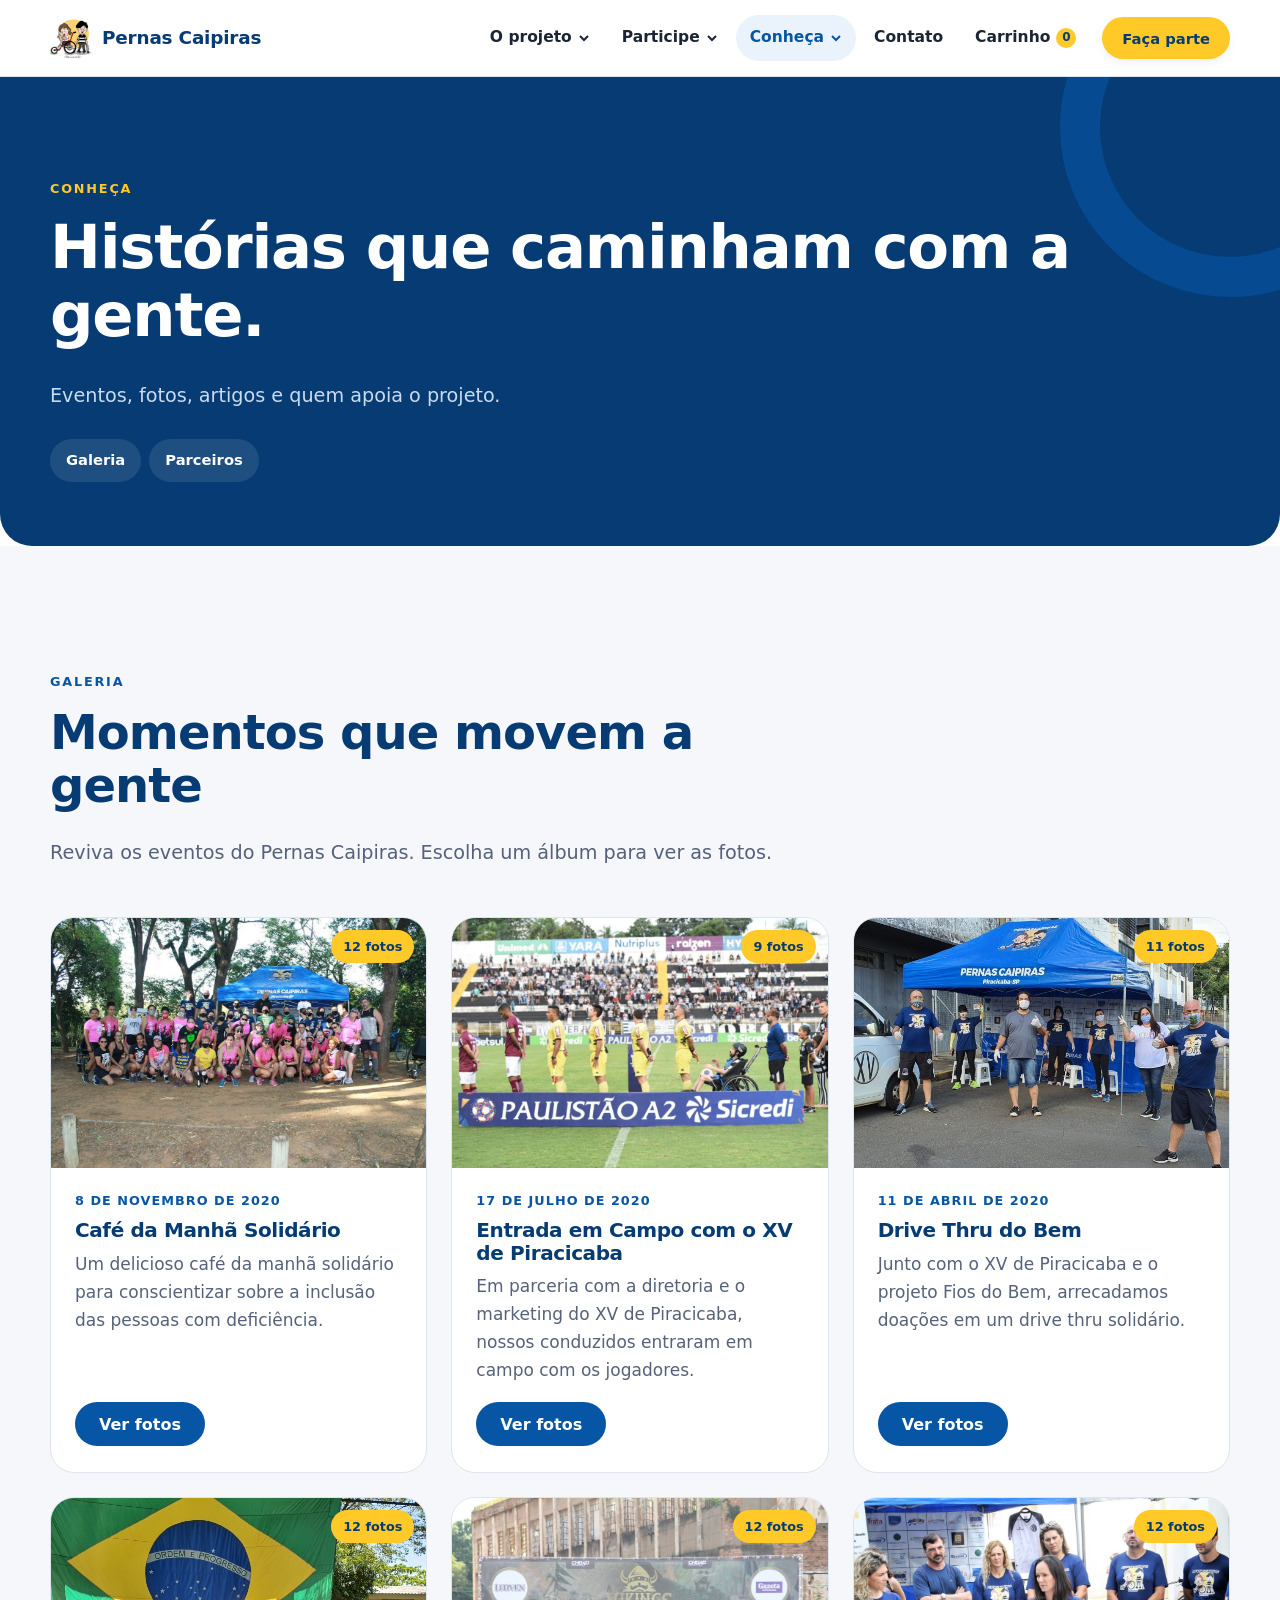
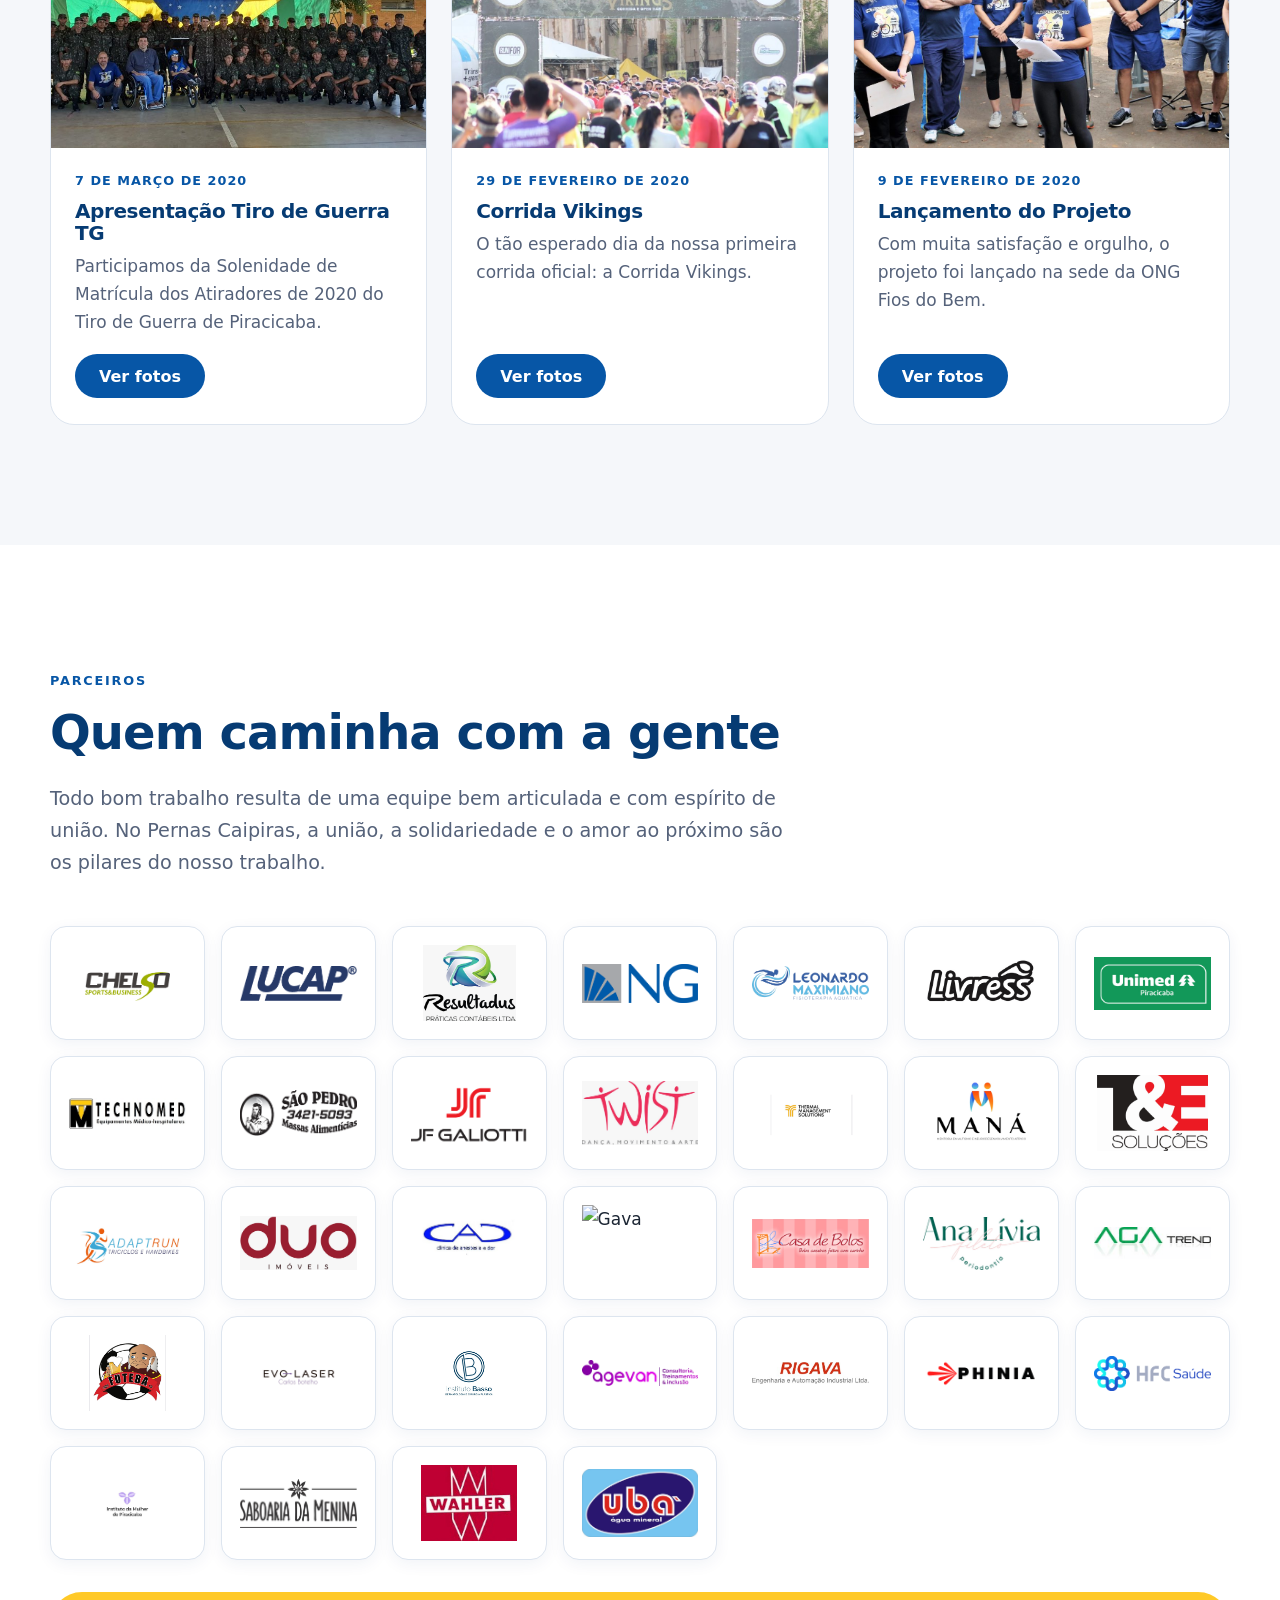
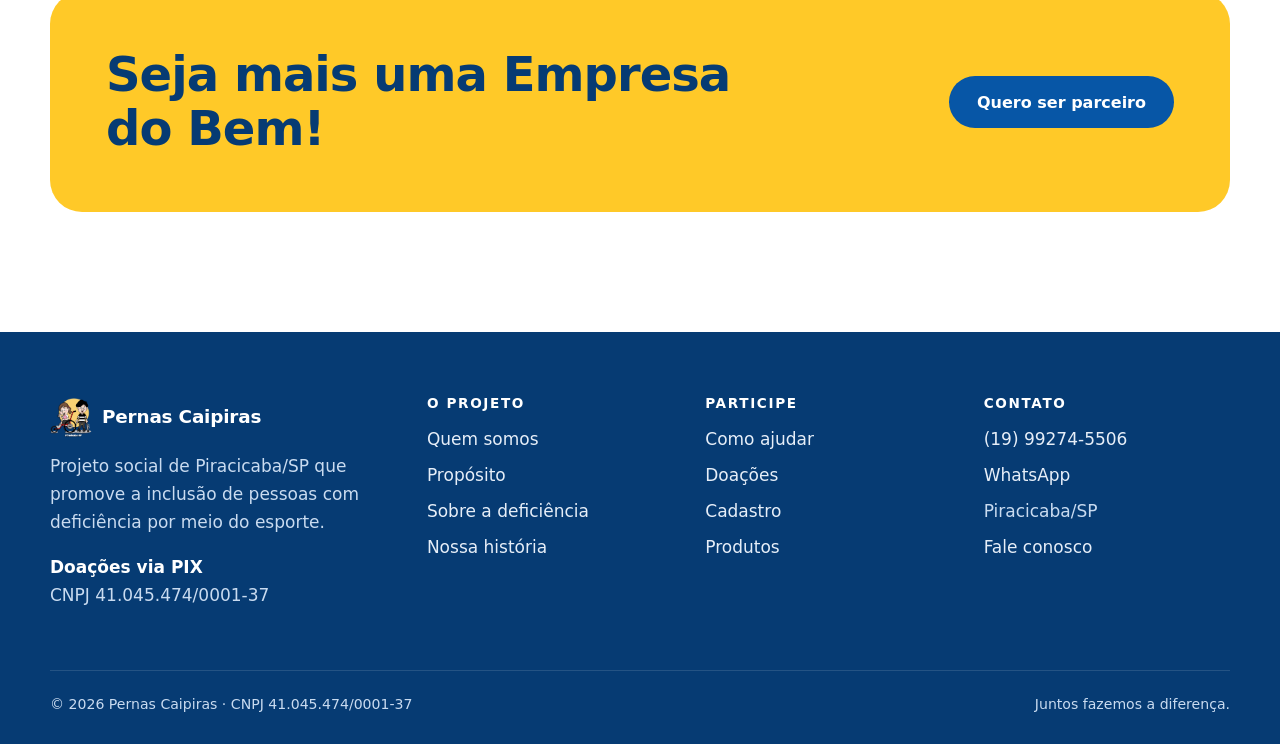
==== conheca.html @ 25bd6a62 "Primeiro commit" ====
<!doctype html>
<html lang="pt-BR" class="no-js">
  <head>
    <meta charset="utf-8" />
    <meta name="viewport" content="width=device-width, initial-scale=1" />
    <title>Galeria e parceiros | Pernas Caipiras</title>
    <meta
      name="description"
      content="Conheça a galeria de fotos e os parceiros do projeto social Pernas Caipiras."
    />
    <meta property="og:title" content="Galeria e parceiros | Pernas Caipiras" />
    <meta
      property="og:description"
      content="Conheça a galeria de fotos e os parceiros do projeto social Pernas Caipiras."
    />
    <meta property="og:type" content="website" />
    <meta property="og:locale" content="pt_BR" />
    <meta property="og:image" content="assets/hero.jpg" />
    <meta name="twitter:card" content="summary_large_image" />
    <link rel="icon" type="image/png" href="assets/favicon.png" />
    <link rel="stylesheet" href="style.css" />
  </head>
  <body>
    <a class="skip" href="#conteudo">Pular para o conteúdo</a>
    <header class="header">
      <div class="container header__in">
        <a class="logo" href="index.html" aria-label="Pernas Caipiras — página inicial"
          ><img src="assets/logo.png" alt="" width="42" height="42" />Pernas Caipiras</a
        >
        <nav id="nav" class="nav" aria-label="Menu principal">
          <ul style="all: unset; display: contents">
            <li class="nav__item"><details>
              <summary class="nav__link">
                O projeto
                <svg viewBox="0 0 12 12" aria-hidden="true">
                  <path d="M2 4l4 4 4-4" fill="none" stroke="currentColor" stroke-width="2" />
                </svg>
              </summary>
              <ul class="nav__sub">
                <li><a href="sobre.html#quem-somos">Quem somos</a></li>
                <li><a href="sobre.html#proposito">Propósito</a></li>
                <li><a href="sobre.html#deficiencia">Sobre a deficiência</a></li>
                <li><a href="sobre.html#historia">Nossa história</a></li>
              </ul></details>
            </li>
            <li class="nav__item"><details>
              <summary class="nav__link">
                Participe
                <svg viewBox="0 0 12 12" aria-hidden="true">
                  <path d="M2 4l4 4 4-4" fill="none" stroke="currentColor" stroke-width="2" />
                </svg>
              </summary>
              <ul class="nav__sub">
                <li><a href="participe.html#como-ajudar">Como ajudar</a></li>
                <li><a href="participe.html#doacoes">Doações</a></li>
                <li><a href="participe.html#cadastro">Cadastro</a></li>
                <li><a href="participe.html#produtos">Produtos</a></li>
              </ul></details>
            </li>
            <li class="nav__item"><details>
              <summary class="nav__link" aria-current="page">
                Conheça
                <svg viewBox="0 0 12 12" aria-hidden="true">
                  <path d="M2 4l4 4 4-4" fill="none" stroke="currentColor" stroke-width="2" />
                </svg>
              </summary>
              <ul class="nav__sub">
                <li><a href="conheca.html#galeria">Galeria</a></li>
                <li><a href="conheca.html#parceiros">Parceiros</a></li>
              </ul></details>
            </li>
            <li class="nav__item"><a class="nav__link" href="contato.html">Contato</a></li>
            <li class="nav__item">
              <a
                class="nav__link carrinho-link"
                href="participe.html#carrinho"
                aria-label="Carrinho"
                >Carrinho <span class="carrinho-qtd">0</span></a
              >
            </li>
            <li class="nav__item">
              <a class="btn btn--amarelo btn--sm" href="participe.html#cadastro">Faça parte</a>
            </li>
          </ul>
        </nav>
      </div>
    </header>
    <main id="conteudo">
      <section class="page-hero">
        <div class="container">
          <span class="eyebrow">Conheça</span>
          <h1>Histórias que caminham com a gente.</h1>
          <p class="lead">Eventos, fotos, artigos e quem apoia o projeto.</p>
          <nav class="subnav" aria-label="Nesta página">
            <a href="#galeria">Galeria</a><a href="#parceiros">Parceiros</a>
          </nav>
        </div>
      </section>

      <section class="section section--cinza" id="galeria">
        <div class="container">
          <div class="head">
            <span class="eyebrow">Galeria</span>
            <h2>Momentos que movem a gente</h2>
            <p class="lead">
              Reviva os eventos do Pernas Caipiras. Escolha um álbum para ver as fotos.
            </p>
          </div>
          <div class="albuns">
            <article class="album" id="cafe-solidario">
              <a
                href="#cafe-solidario-01"
                class="album__capa"
                aria-label="Ver fotos: Café da Manhã Solidário"
                ><img
                  src="assets/galeria/cafe-solidario/01.jpg"
                  alt="Café da Manhã Solidário"
                  loading="lazy"
                /><span class="album__qtd">12 fotos</span></a
              >
              <div class="album__corpo">
                <time datetime="2020-11-08">8 de novembro de 2020</time>
                <h3>Café da Manhã Solidário</h3>
                <p>
                  Um delicioso café da manhã solidário para conscientizar sobre a inclusão das
                  pessoas com deficiência.
                </p>
                <a href="#cafe-solidario-01" class="btn btn--azul album__ver">Ver fotos</a>
              </div>
            </article>
            <article class="album" id="xv-piracicaba">
              <a
                href="#xv-piracicaba-01"
                class="album__capa"
                aria-label="Ver fotos: Entrada em Campo com o XV de Piracicaba"
                ><img
                  src="assets/galeria/xv-piracicaba/01.jpg"
                  alt="Entrada em Campo com o XV de Piracicaba"
                  loading="lazy"
                /><span class="album__qtd">9 fotos</span></a
              >
              <div class="album__corpo">
                <time datetime="2020-07-17">17 de julho de 2020</time>
                <h3>Entrada em Campo com o XV de Piracicaba</h3>
                <p>
                  Em parceria com a diretoria e o marketing do XV de Piracicaba, nossos conduzidos
                  entraram em campo com os jogadores.
                </p>
                <a href="#xv-piracicaba-01" class="btn btn--azul album__ver">Ver fotos</a>
              </div>
            </article>
            <article class="album" id="drive-thru">
              <a href="#drive-thru-01" class="album__capa" aria-label="Ver fotos: Drive Thru do Bem"
                ><img
                  src="assets/galeria/drive-thru/01.jpg"
                  alt="Drive Thru do Bem"
                  loading="lazy"
                /><span class="album__qtd">11 fotos</span></a
              >
              <div class="album__corpo">
                <time datetime="2020-04-11">11 de abril de 2020</time>
                <h3>Drive Thru do Bem</h3>
                <p>
                  Junto com o XV de Piracicaba e o projeto Fios do Bem, arrecadamos doações em um
                  drive thru solidário.
                </p>
                <a href="#drive-thru-01" class="btn btn--azul album__ver">Ver fotos</a>
              </div>
            </article>
            <article class="album" id="tiro-de-guerra">
              <a
                href="#tiro-de-guerra-01"
                class="album__capa"
                aria-label="Ver fotos: Apresentação Tiro de Guerra TG"
                ><img
                  src="assets/galeria/tiro-de-guerra/01.jpg"
                  alt="Apresentação Tiro de Guerra TG"
                  loading="lazy"
                /><span class="album__qtd">12 fotos</span></a
              >
              <div class="album__corpo">
                <time datetime="2020-03-07">7 de março de 2020</time>
                <h3>Apresentação Tiro de Guerra TG</h3>
                <p>
                  Participamos da Solenidade de Matrícula dos Atiradores de 2020 do Tiro de Guerra
                  de Piracicaba.
                </p>
                <a href="#tiro-de-guerra-01" class="btn btn--azul album__ver">Ver fotos</a>
              </div>
            </article>
            <article class="album" id="vikings">
              <a href="#vikings-01" class="album__capa" aria-label="Ver fotos: Corrida Vikings"
                ><img
                  src="assets/galeria/vikings/01.jpg"
                  alt="Corrida Vikings"
                  loading="lazy"
                /><span class="album__qtd">12 fotos</span></a
              >
              <div class="album__corpo">
                <time datetime="2020-02-29">29 de fevereiro de 2020</time>
                <h3>Corrida Vikings</h3>
                <p>O tão esperado dia da nossa primeira corrida oficial: a Corrida Vikings.</p>
                <a href="#vikings-01" class="btn btn--azul album__ver">Ver fotos</a>
              </div>
            </article>
            <article class="album" id="lancamento">
              <a
                href="#lancamento-01"
                class="album__capa"
                aria-label="Ver fotos: Lançamento do Projeto"
                ><img
                  src="assets/galeria/lancamento/01.jpg"
                  alt="Lançamento do Projeto"
                  loading="lazy"
                /><span class="album__qtd">12 fotos</span></a
              >
              <div class="album__corpo">
                <time datetime="2020-02-09">9 de fevereiro de 2020</time>
                <h3>Lançamento do Projeto</h3>
                <p>
                  Com muita satisfação e orgulho, o projeto foi lançado na sede da ONG Fios do Bem.
                </p>
                <a href="#lancamento-01" class="btn btn--azul album__ver">Ver fotos</a>
              </div>
            </article>
          </div>
        </div>
      </section>
      <!-- Galeria sem JavaScript: cada foto abre com :target -->
      <div
        class="lightbox"
        id="cafe-solidario-01"
        role="dialog"
        aria-label="Café da Manhã Solidário – foto 1"
      >
        <a class="lb-fundo" href="#cafe-solidario" aria-label="Fechar"></a>
        <a class="lb-btn lb-fechar" href="#cafe-solidario" aria-label="Fechar">×</a>
        <a class="lb-btn lb-ant" href="#cafe-solidario-12" aria-label="Foto anterior">‹</a>
        <figure>
          <img
            src="assets/galeria/cafe-solidario/01.jpg"
            alt="Café da Manhã Solidário – foto 1"
            loading="lazy"
          />
          <p>Café da Manhã Solidário<span class="lb-contador">1 de 12</span></p>
        </figure>
        <a class="lb-btn lb-prox" href="#cafe-solidario-02" aria-label="Próxima foto">›</a>
      </div>
      <div
        class="lightbox"
        id="cafe-solidario-02"
        role="dialog"
        aria-label="Café da Manhã Solidário – foto 2"
      >
        <a class="lb-fundo" href="#cafe-solidario" aria-label="Fechar"></a>
        <a class="lb-btn lb-fechar" href="#cafe-solidario" aria-label="Fechar">×</a>
        <a class="lb-btn lb-ant" href="#cafe-solidario-01" aria-label="Foto anterior">‹</a>
        <figure>
          <img
            src="assets/galeria/cafe-solidario/02.jpg"
            alt="Café da Manhã Solidário – foto 2"
            loading="lazy"
          />
          <p>Café da Manhã Solidário<span class="lb-contador">2 de 12</span></p>
        </figure>
        <a class="lb-btn lb-prox" href="#cafe-solidario-03" aria-label="Próxima foto">›</a>
      </div>
      <div
        class="lightbox"
        id="cafe-solidario-03"
        role="dialog"
        aria-label="Café da Manhã Solidário – foto 3"
      >
        <a class="lb-fundo" href="#cafe-solidario" aria-label="Fechar"></a>
        <a class="lb-btn lb-fechar" href="#cafe-solidario" aria-label="Fechar">×</a>
        <a class="lb-btn lb-ant" href="#cafe-solidario-02" aria-label="Foto anterior">‹</a>
        <figure>
          <img
            src="assets/galeria/cafe-solidario/03.jpg"
            alt="Café da Manhã Solidário – foto 3"
            loading="lazy"
          />
          <p>Café da Manhã Solidário<span class="lb-contador">3 de 12</span></p>
        </figure>
        <a class="lb-btn lb-prox" href="#cafe-solidario-04" aria-label="Próxima foto">›</a>
      </div>
      <div
        class="lightbox"
        id="cafe-solidario-04"
        role="dialog"
        aria-label="Café da Manhã Solidário – foto 4"
      >
        <a class="lb-fundo" href="#cafe-solidario" aria-label="Fechar"></a>
        <a class="lb-btn lb-fechar" href="#cafe-solidario" aria-label="Fechar">×</a>
        <a class="lb-btn lb-ant" href="#cafe-solidario-03" aria-label="Foto anterior">‹</a>
        <figure>
          <img
            src="assets/galeria/cafe-solidario/04.jpg"
            alt="Café da Manhã Solidário – foto 4"
            loading="lazy"
          />
          <p>Café da Manhã Solidário<span class="lb-contador">4 de 12</span></p>
        </figure>
        <a class="lb-btn lb-prox" href="#cafe-solidario-05" aria-label="Próxima foto">›</a>
      </div>
      <div
        class="lightbox"
        id="cafe-solidario-05"
        role="dialog"
        aria-label="Café da Manhã Solidário – foto 5"
      >
        <a class="lb-fundo" href="#cafe-solidario" aria-label="Fechar"></a>
        <a class="lb-btn lb-fechar" href="#cafe-solidario" aria-label="Fechar">×</a>
        <a class="lb-btn lb-ant" href="#cafe-solidario-04" aria-label="Foto anterior">‹</a>
        <figure>
          <img
            src="assets/galeria/cafe-solidario/05.jpg"
            alt="Café da Manhã Solidário – foto 5"
            loading="lazy"
          />
          <p>Café da Manhã Solidário<span class="lb-contador">5 de 12</span></p>
        </figure>
        <a class="lb-btn lb-prox" href="#cafe-solidario-06" aria-label="Próxima foto">›</a>
      </div>
      <div
        class="lightbox"
        id="cafe-solidario-06"
        role="dialog"
        aria-label="Café da Manhã Solidário – foto 6"
      >
        <a class="lb-fundo" href="#cafe-solidario" aria-label="Fechar"></a>
        <a class="lb-btn lb-fechar" href="#cafe-solidario" aria-label="Fechar">×</a>
        <a class="lb-btn lb-ant" href="#cafe-solidario-05" aria-label="Foto anterior">‹</a>
        <figure>
          <img
            src="assets/galeria/cafe-solidario/06.jpg"
            alt="Café da Manhã Solidário – foto 6"
            loading="lazy"
          />
          <p>Café da Manhã Solidário<span class="lb-contador">6 de 12</span></p>
        </figure>
        <a class="lb-btn lb-prox" href="#cafe-solidario-07" aria-label="Próxima foto">›</a>
      </div>
      <div
        class="lightbox"
        id="cafe-solidario-07"
        role="dialog"
        aria-label="Café da Manhã Solidário – foto 7"
      >
        <a class="lb-fundo" href="#cafe-solidario" aria-label="Fechar"></a>
        <a class="lb-btn lb-fechar" href="#cafe-solidario" aria-label="Fechar">×</a>
        <a class="lb-btn lb-ant" href="#cafe-solidario-06" aria-label="Foto anterior">‹</a>
        <figure>
          <img
            src="assets/galeria/cafe-solidario/07.jpg"
            alt="Café da Manhã Solidário – foto 7"
            loading="lazy"
          />
          <p>Café da Manhã Solidário<span class="lb-contador">7 de 12</span></p>
        </figure>
        <a class="lb-btn lb-prox" href="#cafe-solidario-08" aria-label="Próxima foto">›</a>
      </div>
      <div
        class="lightbox"
        id="cafe-solidario-08"
        role="dialog"
        aria-label="Café da Manhã Solidário – foto 8"
      >
        <a class="lb-fundo" href="#cafe-solidario" aria-label="Fechar"></a>
        <a class="lb-btn lb-fechar" href="#cafe-solidario" aria-label="Fechar">×</a>
        <a class="lb-btn lb-ant" href="#cafe-solidario-07" aria-label="Foto anterior">‹</a>
        <figure>
          <img
            src="assets/galeria/cafe-solidario/08.jpg"
            alt="Café da Manhã Solidário – foto 8"
            loading="lazy"
          />
          <p>Café da Manhã Solidário<span class="lb-contador">8 de 12</span></p>
        </figure>
        <a class="lb-btn lb-prox" href="#cafe-solidario-09" aria-label="Próxima foto">›</a>
      </div>
      <div
        class="lightbox"
        id="cafe-solidario-09"
        role="dialog"
        aria-label="Café da Manhã Solidário – foto 9"
      >
        <a class="lb-fundo" href="#cafe-solidario" aria-label="Fechar"></a>
        <a class="lb-btn lb-fechar" href="#cafe-solidario" aria-label="Fechar">×</a>
        <a class="lb-btn lb-ant" href="#cafe-solidario-08" aria-label="Foto anterior">‹</a>
        <figure>
          <img
            src="assets/galeria/cafe-solidario/09.jpg"
            alt="Café da Manhã Solidário – foto 9"
            loading="lazy"
          />
          <p>Café da Manhã Solidário<span class="lb-contador">9 de 12</span></p>
        </figure>
        <a class="lb-btn lb-prox" href="#cafe-solidario-10" aria-label="Próxima foto">›</a>
      </div>
      <div
        class="lightbox"
        id="cafe-solidario-10"
        role="dialog"
        aria-label="Café da Manhã Solidário – foto 10"
      >
        <a class="lb-fundo" href="#cafe-solidario" aria-label="Fechar"></a>
        <a class="lb-btn lb-fechar" href="#cafe-solidario" aria-label="Fechar">×</a>
        <a class="lb-btn lb-ant" href="#cafe-solidario-09" aria-label="Foto anterior">‹</a>
        <figure>
          <img
            src="assets/galeria/cafe-solidario/10.jpg"
            alt="Café da Manhã Solidário – foto 10"
            loading="lazy"
          />
          <p>Café da Manhã Solidário<span class="lb-contador">10 de 12</span></p>
        </figure>
        <a class="lb-btn lb-prox" href="#cafe-solidario-11" aria-label="Próxima foto">›</a>
      </div>
      <div
        class="lightbox"
        id="cafe-solidario-11"
        role="dialog"
        aria-label="Café da Manhã Solidário – foto 11"
      >
        <a class="lb-fundo" href="#cafe-solidario" aria-label="Fechar"></a>
        <a class="lb-btn lb-fechar" href="#cafe-solidario" aria-label="Fechar">×</a>
        <a class="lb-btn lb-ant" href="#cafe-solidario-10" aria-label="Foto anterior">‹</a>
        <figure>
          <img
            src="assets/galeria/cafe-solidario/11.jpg"
            alt="Café da Manhã Solidário – foto 11"
            loading="lazy"
          />
          <p>Café da Manhã Solidário<span class="lb-contador">11 de 12</span></p>
        </figure>
        <a class="lb-btn lb-prox" href="#cafe-solidario-12" aria-label="Próxima foto">›</a>
      </div>
      <div
        class="lightbox"
        id="cafe-solidario-12"
        role="dialog"
        aria-label="Café da Manhã Solidário – foto 12"
      >
        <a class="lb-fundo" href="#cafe-solidario" aria-label="Fechar"></a>
        <a class="lb-btn lb-fechar" href="#cafe-solidario" aria-label="Fechar">×</a>
        <a class="lb-btn lb-ant" href="#cafe-solidario-11" aria-label="Foto anterior">‹</a>
        <figure>
          <img
            src="assets/galeria/cafe-solidario/12.jpg"
            alt="Café da Manhã Solidário – foto 12"
            loading="lazy"
          />
          <p>Café da Manhã Solidário<span class="lb-contador">12 de 12</span></p>
        </figure>
        <a class="lb-btn lb-prox" href="#cafe-solidario-01" aria-label="Próxima foto">›</a>
      </div>
      <div
        class="lightbox"
        id="xv-piracicaba-01"
        role="dialog"
        aria-label="Entrada em Campo com o XV de Piracicaba – foto 1"
      >
        <a class="lb-fundo" href="#xv-piracicaba" aria-label="Fechar"></a>
        <a class="lb-btn lb-fechar" href="#xv-piracicaba" aria-label="Fechar">×</a>
        <a class="lb-btn lb-ant" href="#xv-piracicaba-09" aria-label="Foto anterior">‹</a>
        <figure>
          <img
            src="assets/galeria/xv-piracicaba/01.jpg"
            alt="Entrada em Campo com o XV de Piracicaba – foto 1"
            loading="lazy"
          />
          <p>Entrada em Campo com o XV de Piracicaba<span class="lb-contador">1 de 9</span></p>
        </figure>
        <a class="lb-btn lb-prox" href="#xv-piracicaba-02" aria-label="Próxima foto">›</a>
      </div>
      <div
        class="lightbox"
        id="xv-piracicaba-02"
        role="dialog"
        aria-label="Entrada em Campo com o XV de Piracicaba – foto 2"
      >
        <a class="lb-fundo" href="#xv-piracicaba" aria-label="Fechar"></a>
        <a class="lb-btn lb-fechar" href="#xv-piracicaba" aria-label="Fechar">×</a>
        <a class="lb-btn lb-ant" href="#xv-piracicaba-01" aria-label="Foto anterior">‹</a>
        <figure>
          <img
            src="assets/galeria/xv-piracicaba/02.jpg"
            alt="Entrada em Campo com o XV de Piracicaba – foto 2"
            loading="lazy"
          />
          <p>Entrada em Campo com o XV de Piracicaba<span class="lb-contador">2 de 9</span></p>
        </figure>
        <a class="lb-btn lb-prox" href="#xv-piracicaba-03" aria-label="Próxima foto">›</a>
      </div>
      <div
        class="lightbox"
        id="xv-piracicaba-03"
        role="dialog"
        aria-label="Entrada em Campo com o XV de Piracicaba – foto 3"
      >
        <a class="lb-fundo" href="#xv-piracicaba" aria-label="Fechar"></a>
        <a class="lb-btn lb-fechar" href="#xv-piracicaba" aria-label="Fechar">×</a>
        <a class="lb-btn lb-ant" href="#xv-piracicaba-02" aria-label="Foto anterior">‹</a>
        <figure>
          <img
            src="assets/galeria/xv-piracicaba/03.jpg"
            alt="Entrada em Campo com o XV de Piracicaba – foto 3"
            loading="lazy"
          />
          <p>Entrada em Campo com o XV de Piracicaba<span class="lb-contador">3 de 9</span></p>
        </figure>
        <a class="lb-btn lb-prox" href="#xv-piracicaba-04" aria-label="Próxima foto">›</a>
      </div>
      <div
        class="lightbox"
        id="xv-piracicaba-04"
        role="dialog"
        aria-label="Entrada em Campo com o XV de Piracicaba – foto 4"
      >
        <a class="lb-fundo" href="#xv-piracicaba" aria-label="Fechar"></a>
        <a class="lb-btn lb-fechar" href="#xv-piracicaba" aria-label="Fechar">×</a>
        <a class="lb-btn lb-ant" href="#xv-piracicaba-03" aria-label="Foto anterior">‹</a>
        <figure>
          <img
            src="assets/galeria/xv-piracicaba/04.jpg"
            alt="Entrada em Campo com o XV de Piracicaba – foto 4"
            loading="lazy"
          />
          <p>Entrada em Campo com o XV de Piracicaba<span class="lb-contador">4 de 9</span></p>
        </figure>
        <a class="lb-btn lb-prox" href="#xv-piracicaba-05" aria-label="Próxima foto">›</a>
      </div>
      <div
        class="lightbox"
        id="xv-piracicaba-05"
        role="dialog"
        aria-label="Entrada em Campo com o XV de Piracicaba – foto 5"
      >
        <a class="lb-fundo" href="#xv-piracicaba" aria-label="Fechar"></a>
        <a class="lb-btn lb-fechar" href="#xv-piracicaba" aria-label="Fechar">×</a>
        <a class="lb-btn lb-ant" href="#xv-piracicaba-04" aria-label="Foto anterior">‹</a>
        <figure>
          <img
            src="assets/galeria/xv-piracicaba/05.jpg"
            alt="Entrada em Campo com o XV de Piracicaba – foto 5"
            loading="lazy"
          />
          <p>Entrada em Campo com o XV de Piracicaba<span class="lb-contador">5 de 9</span></p>
        </figure>
        <a class="lb-btn lb-prox" href="#xv-piracicaba-06" aria-label="Próxima foto">›</a>
      </div>
      <div
        class="lightbox"
        id="xv-piracicaba-06"
        role="dialog"
        aria-label="Entrada em Campo com o XV de Piracicaba – foto 6"
      >
        <a class="lb-fundo" href="#xv-piracicaba" aria-label="Fechar"></a>
        <a class="lb-btn lb-fechar" href="#xv-piracicaba" aria-label="Fechar">×</a>
        <a class="lb-btn lb-ant" href="#xv-piracicaba-05" aria-label="Foto anterior">‹</a>
        <figure>
          <img
            src="assets/galeria/xv-piracicaba/06.jpg"
            alt="Entrada em Campo com o XV de Piracicaba – foto 6"
            loading="lazy"
          />
          <p>Entrada em Campo com o XV de Piracicaba<span class="lb-contador">6 de 9</span></p>
        </figure>
        <a class="lb-btn lb-prox" href="#xv-piracicaba-07" aria-label="Próxima foto">›</a>
      </div>
      <div
        class="lightbox"
        id="xv-piracicaba-07"
        role="dialog"
        aria-label="Entrada em Campo com o XV de Piracicaba – foto 7"
      >
        <a class="lb-fundo" href="#xv-piracicaba" aria-label="Fechar"></a>
        <a class="lb-btn lb-fechar" href="#xv-piracicaba" aria-label="Fechar">×</a>
        <a class="lb-btn lb-ant" href="#xv-piracicaba-06" aria-label="Foto anterior">‹</a>
        <figure>
          <img
            src="assets/galeria/xv-piracicaba/07.jpg"
            alt="Entrada em Campo com o XV de Piracicaba – foto 7"
            loading="lazy"
          />
          <p>Entrada em Campo com o XV de Piracicaba<span class="lb-contador">7 de 9</span></p>
        </figure>
        <a class="lb-btn lb-prox" href="#xv-piracicaba-08" aria-label="Próxima foto">›</a>
      </div>
      <div
        class="lightbox"
        id="xv-piracicaba-08"
        role="dialog"
        aria-label="Entrada em Campo com o XV de Piracicaba – foto 8"
      >
        <a class="lb-fundo" href="#xv-piracicaba" aria-label="Fechar"></a>
        <a class="lb-btn lb-fechar" href="#xv-piracicaba" aria-label="Fechar">×</a>
        <a class="lb-btn lb-ant" href="#xv-piracicaba-07" aria-label="Foto anterior">‹</a>
        <figure>
          <img
            src="assets/galeria/xv-piracicaba/08.jpg"
            alt="Entrada em Campo com o XV de Piracicaba – foto 8"
            loading="lazy"
          />
          <p>Entrada em Campo com o XV de Piracicaba<span class="lb-contador">8 de 9</span></p>
        </figure>
        <a class="lb-btn lb-prox" href="#xv-piracicaba-09" aria-label="Próxima foto">›</a>
      </div>
      <div
        class="lightbox"
        id="xv-piracicaba-09"
        role="dialog"
        aria-label="Entrada em Campo com o XV de Piracicaba – foto 9"
      >
        <a class="lb-fundo" href="#xv-piracicaba" aria-label="Fechar"></a>
        <a class="lb-btn lb-fechar" href="#xv-piracicaba" aria-label="Fechar">×</a>
        <a class="lb-btn lb-ant" href="#xv-piracicaba-08" aria-label="Foto anterior">‹</a>
        <figure>
          <img
            src="assets/galeria/xv-piracicaba/09.jpg"
            alt="Entrada em Campo com o XV de Piracicaba – foto 9"
            loading="lazy"
          />
          <p>Entrada em Campo com o XV de Piracicaba<span class="lb-contador">9 de 9</span></p>
        </figure>
        <a class="lb-btn lb-prox" href="#xv-piracicaba-01" aria-label="Próxima foto">›</a>
      </div>
      <div
        class="lightbox"
        id="drive-thru-01"
        role="dialog"
        aria-label="Drive Thru do Bem – foto 1"
      >
        <a class="lb-fundo" href="#drive-thru" aria-label="Fechar"></a>
        <a class="lb-btn lb-fechar" href="#drive-thru" aria-label="Fechar">×</a>
        <a class="lb-btn lb-ant" href="#drive-thru-11" aria-label="Foto anterior">‹</a>
        <figure>
          <img
            src="assets/galeria/drive-thru/01.jpg"
            alt="Drive Thru do Bem – foto 1"
            loading="lazy"
          />
          <p>Drive Thru do Bem<span class="lb-contador">1 de 11</span></p>
        </figure>
        <a class="lb-btn lb-prox" href="#drive-thru-02" aria-label="Próxima foto">›</a>
      </div>
      <div
        class="lightbox"
        id="drive-thru-02"
        role="dialog"
        aria-label="Drive Thru do Bem – foto 2"
      >
        <a class="lb-fundo" href="#drive-thru" aria-label="Fechar"></a>
        <a class="lb-btn lb-fechar" href="#drive-thru" aria-label="Fechar">×</a>
        <a class="lb-btn lb-ant" href="#drive-thru-01" aria-label="Foto anterior">‹</a>
        <figure>
          <img
            src="assets/galeria/drive-thru/02.jpg"
            alt="Drive Thru do Bem – foto 2"
            loading="lazy"
          />
          <p>Drive Thru do Bem<span class="lb-contador">2 de 11</span></p>
        </figure>
        <a class="lb-btn lb-prox" href="#drive-thru-03" aria-label="Próxima foto">›</a>
      </div>
      <div
        class="lightbox"
        id="drive-thru-03"
        role="dialog"
        aria-label="Drive Thru do Bem – foto 3"
      >
        <a class="lb-fundo" href="#drive-thru" aria-label="Fechar"></a>
        <a class="lb-btn lb-fechar" href="#drive-thru" aria-label="Fechar">×</a>
        <a class="lb-btn lb-ant" href="#drive-thru-02" aria-label="Foto anterior">‹</a>
        <figure>
          <img
            src="assets/galeria/drive-thru/03.jpg"
            alt="Drive Thru do Bem – foto 3"
            loading="lazy"
          />
          <p>Drive Thru do Bem<span class="lb-contador">3 de 11</span></p>
        </figure>
        <a class="lb-btn lb-prox" href="#drive-thru-04" aria-label="Próxima foto">›</a>
      </div>
      <div
        class="lightbox"
        id="drive-thru-04"
        role="dialog"
        aria-label="Drive Thru do Bem – foto 4"
      >
        <a class="lb-fundo" href="#drive-thru" aria-label="Fechar"></a>
        <a class="lb-btn lb-fechar" href="#drive-thru" aria-label="Fechar">×</a>
        <a class="lb-btn lb-ant" href="#drive-thru-03" aria-label="Foto anterior">‹</a>
        <figure>
          <img
            src="assets/galeria/drive-thru/04.jpg"
            alt="Drive Thru do Bem – foto 4"
            loading="lazy"
          />
          <p>Drive Thru do Bem<span class="lb-contador">4 de 11</span></p>
        </figure>
        <a class="lb-btn lb-prox" href="#drive-thru-05" aria-label="Próxima foto">›</a>
      </div>
      <div
        class="lightbox"
        id="drive-thru-05"
        role="dialog"
        aria-label="Drive Thru do Bem – foto 5"
      >
        <a class="lb-fundo" href="#drive-thru" aria-label="Fechar"></a>
        <a class="lb-btn lb-fechar" href="#drive-thru" aria-label="Fechar">×</a>
        <a class="lb-btn lb-ant" href="#drive-thru-04" aria-label="Foto anterior">‹</a>
        <figure>
          <img
            src="assets/galeria/drive-thru/05.jpg"
            alt="Drive Thru do Bem – foto 5"
            loading="lazy"
          />
          <p>Drive Thru do Bem<span class="lb-contador">5 de 11</span></p>
        </figure>
        <a class="lb-btn lb-prox" href="#drive-thru-06" aria-label="Próxima foto">›</a>
      </div>
      <div
        class="lightbox"
        id="drive-thru-06"
        role="dialog"
        aria-label="Drive Thru do Bem – foto 6"
      >
        <a class="lb-fundo" href="#drive-thru" aria-label="Fechar"></a>
        <a class="lb-btn lb-fechar" href="#drive-thru" aria-label="Fechar">×</a>
        <a class="lb-btn lb-ant" href="#drive-thru-05" aria-label="Foto anterior">‹</a>
        <figure>
          <img
            src="assets/galeria/drive-thru/06.jpg"
            alt="Drive Thru do Bem – foto 6"
            loading="lazy"
          />
          <p>Drive Thru do Bem<span class="lb-contador">6 de 11</span></p>
        </figure>
        <a class="lb-btn lb-prox" href="#drive-thru-07" aria-label="Próxima foto">›</a>
      </div>
      <div
        class="lightbox"
        id="drive-thru-07"
        role="dialog"
        aria-label="Drive Thru do Bem – foto 7"
      >
        <a class="lb-fundo" href="#drive-thru" aria-label="Fechar"></a>
        <a class="lb-btn lb-fechar" href="#drive-thru" aria-label="Fechar">×</a>
        <a class="lb-btn lb-ant" href="#drive-thru-06" aria-label="Foto anterior">‹</a>
        <figure>
          <img
            src="assets/galeria/drive-thru/07.jpg"
            alt="Drive Thru do Bem – foto 7"
            loading="lazy"
          />
          <p>Drive Thru do Bem<span class="lb-contador">7 de 11</span></p>
        </figure>
        <a class="lb-btn lb-prox" href="#drive-thru-08" aria-label="Próxima foto">›</a>
      </div>
      <div
        class="lightbox"
        id="drive-thru-08"
        role="dialog"
        aria-label="Drive Thru do Bem – foto 8"
      >
        <a class="lb-fundo" href="#drive-thru" aria-label="Fechar"></a>
        <a class="lb-btn lb-fechar" href="#drive-thru" aria-label="Fechar">×</a>
        <a class="lb-btn lb-ant" href="#drive-thru-07" aria-label="Foto anterior">‹</a>
        <figure>
          <img
            src="assets/galeria/drive-thru/08.jpg"
            alt="Drive Thru do Bem – foto 8"
            loading="lazy"
          />
          <p>Drive Thru do Bem<span class="lb-contador">8 de 11</span></p>
        </figure>
        <a class="lb-btn lb-prox" href="#drive-thru-09" aria-label="Próxima foto">›</a>
      </div>
      <div
        class="lightbox"
        id="drive-thru-09"
        role="dialog"
        aria-label="Drive Thru do Bem – foto 9"
      >
        <a class="lb-fundo" href="#drive-thru" aria-label="Fechar"></a>
        <a class="lb-btn lb-fechar" href="#drive-thru" aria-label="Fechar">×</a>
        <a class="lb-btn lb-ant" href="#drive-thru-08" aria-label="Foto anterior">‹</a>
        <figure>
          <img
            src="assets/galeria/drive-thru/09.jpg"
            alt="Drive Thru do Bem – foto 9"
            loading="lazy"
          />
          <p>Drive Thru do Bem<span class="lb-contador">9 de 11</span></p>
        </figure>
        <a class="lb-btn lb-prox" href="#drive-thru-10" aria-label="Próxima foto">›</a>
      </div>
      <div
        class="lightbox"
        id="drive-thru-10"
        role="dialog"
        aria-label="Drive Thru do Bem – foto 10"
      >
        <a class="lb-fundo" href="#drive-thru" aria-label="Fechar"></a>
        <a class="lb-btn lb-fechar" href="#drive-thru" aria-label="Fechar">×</a>
        <a class="lb-btn lb-ant" href="#drive-thru-09" aria-label="Foto anterior">‹</a>
        <figure>
          <img
            src="assets/galeria/drive-thru/10.jpg"
            alt="Drive Thru do Bem – foto 10"
            loading="lazy"
          />
          <p>Drive Thru do Bem<span class="lb-contador">10 de 11</span></p>
        </figure>
        <a class="lb-btn lb-prox" href="#drive-thru-11" aria-label="Próxima foto">›</a>
      </div>
      <div
        class="lightbox"
        id="drive-thru-11"
        role="dialog"
        aria-label="Drive Thru do Bem – foto 11"
      >
        <a class="lb-fundo" href="#drive-thru" aria-label="Fechar"></a>
        <a class="lb-btn lb-fechar" href="#drive-thru" aria-label="Fechar">×</a>
        <a class="lb-btn lb-ant" href="#drive-thru-10" aria-label="Foto anterior">‹</a>
        <figure>
          <img
            src="assets/galeria/drive-thru/11.jpg"
            alt="Drive Thru do Bem – foto 11"
            loading="lazy"
          />
          <p>Drive Thru do Bem<span class="lb-contador">11 de 11</span></p>
        </figure>
        <a class="lb-btn lb-prox" href="#drive-thru-01" aria-label="Próxima foto">›</a>
      </div>
      <div
        class="lightbox"
        id="tiro-de-guerra-01"
        role="dialog"
        aria-label="Apresentação Tiro de Guerra TG – foto 1"
      >
        <a class="lb-fundo" href="#tiro-de-guerra" aria-label="Fechar"></a>
        <a class="lb-btn lb-fechar" href="#tiro-de-guerra" aria-label="Fechar">×</a>
        <a class="lb-btn lb-ant" href="#tiro-de-guerra-12" aria-label="Foto anterior">‹</a>
        <figure>
          <img
            src="assets/galeria/tiro-de-guerra/01.jpg"
            alt="Apresentação Tiro de Guerra TG – foto 1"
            loading="lazy"
          />
          <p>Apresentação Tiro de Guerra TG<span class="lb-contador">1 de 12</span></p>
        </figure>
        <a class="lb-btn lb-prox" href="#tiro-de-guerra-02" aria-label="Próxima foto">›</a>
      </div>
      <div
        class="lightbox"
        id="tiro-de-guerra-02"
        role="dialog"
        aria-label="Apresentação Tiro de Guerra TG – foto 2"
      >
        <a class="lb-fundo" href="#tiro-de-guerra" aria-label="Fechar"></a>
        <a class="lb-btn lb-fechar" href="#tiro-de-guerra" aria-label="Fechar">×</a>
        <a class="lb-btn lb-ant" href="#tiro-de-guerra-01" aria-label="Foto anterior">‹</a>
        <figure>
          <img
            src="assets/galeria/tiro-de-guerra/02.jpg"
            alt="Apresentação Tiro de Guerra TG – foto 2"
            loading="lazy"
          />
          <p>Apresentação Tiro de Guerra TG<span class="lb-contador">2 de 12</span></p>
        </figure>
        <a class="lb-btn lb-prox" href="#tiro-de-guerra-03" aria-label="Próxima foto">›</a>
      </div>
      <div
        class="lightbox"
        id="tiro-de-guerra-03"
        role="dialog"
        aria-label="Apresentação Tiro de Guerra TG – foto 3"
      >
        <a class="lb-fundo" href="#tiro-de-guerra" aria-label="Fechar"></a>
        <a class="lb-btn lb-fechar" href="#tiro-de-guerra" aria-label="Fechar">×</a>
        <a class="lb-btn lb-ant" href="#tiro-de-guerra-02" aria-label="Foto anterior">‹</a>
        <figure>
          <img
            src="assets/galeria/tiro-de-guerra/03.jpg"
            alt="Apresentação Tiro de Guerra TG – foto 3"
            loading="lazy"
          />
          <p>Apresentação Tiro de Guerra TG<span class="lb-contador">3 de 12</span></p>
        </figure>
        <a class="lb-btn lb-prox" href="#tiro-de-guerra-04" aria-label="Próxima foto">›</a>
      </div>
      <div
        class="lightbox"
        id="tiro-de-guerra-04"
        role="dialog"
        aria-label="Apresentação Tiro de Guerra TG – foto 4"
      >
        <a class="lb-fundo" href="#tiro-de-guerra" aria-label="Fechar"></a>
        <a class="lb-btn lb-fechar" href="#tiro-de-guerra" aria-label="Fechar">×</a>
        <a class="lb-btn lb-ant" href="#tiro-de-guerra-03" aria-label="Foto anterior">‹</a>
        <figure>
          <img
            src="assets/galeria/tiro-de-guerra/04.jpg"
            alt="Apresentação Tiro de Guerra TG – foto 4"
            loading="lazy"
          />
          <p>Apresentação Tiro de Guerra TG<span class="lb-contador">4 de 12</span></p>
        </figure>
        <a class="lb-btn lb-prox" href="#tiro-de-guerra-05" aria-label="Próxima foto">›</a>
      </div>
      <div
        class="lightbox"
        id="tiro-de-guerra-05"
        role="dialog"
        aria-label="Apresentação Tiro de Guerra TG – foto 5"
      >
        <a class="lb-fundo" href="#tiro-de-guerra" aria-label="Fechar"></a>
        <a class="lb-btn lb-fechar" href="#tiro-de-guerra" aria-label="Fechar">×</a>
        <a class="lb-btn lb-ant" href="#tiro-de-guerra-04" aria-label="Foto anterior">‹</a>
        <figure>
          <img
            src="assets/galeria/tiro-de-guerra/05.jpg"
            alt="Apresentação Tiro de Guerra TG – foto 5"
            loading="lazy"
          />
          <p>Apresentação Tiro de Guerra TG<span class="lb-contador">5 de 12</span></p>
        </figure>
        <a class="lb-btn lb-prox" href="#tiro-de-guerra-06" aria-label="Próxima foto">›</a>
      </div>
      <div
        class="lightbox"
        id="tiro-de-guerra-06"
        role="dialog"
        aria-label="Apresentação Tiro de Guerra TG – foto 6"
      >
        <a class="lb-fundo" href="#tiro-de-guerra" aria-label="Fechar"></a>
        <a class="lb-btn lb-fechar" href="#tiro-de-guerra" aria-label="Fechar">×</a>
        <a class="lb-btn lb-ant" href="#tiro-de-guerra-05" aria-label="Foto anterior">‹</a>
        <figure>
          <img
            src="assets/galeria/tiro-de-guerra/06.jpg"
            alt="Apresentação Tiro de Guerra TG – foto 6"
            loading="lazy"
          />
          <p>Apresentação Tiro de Guerra TG<span class="lb-contador">6 de 12</span></p>
        </figure>
        <a class="lb-btn lb-prox" href="#tiro-de-guerra-07" aria-label="Próxima foto">›</a>
      </div>
      <div
        class="lightbox"
        id="tiro-de-guerra-07"
        role="dialog"
        aria-label="Apresentação Tiro de Guerra TG – foto 7"
      >
        <a class="lb-fundo" href="#tiro-de-guerra" aria-label="Fechar"></a>
        <a class="lb-btn lb-fechar" href="#tiro-de-guerra" aria-label="Fechar">×</a>
        <a class="lb-btn lb-ant" href="#tiro-de-guerra-06" aria-label="Foto anterior">‹</a>
        <figure>
          <img
            src="assets/galeria/tiro-de-guerra/07.jpg"
            alt="Apresentação Tiro de Guerra TG – foto 7"
            loading="lazy"
          />
          <p>Apresentação Tiro de Guerra TG<span class="lb-contador">7 de 12</span></p>
        </figure>
        <a class="lb-btn lb-prox" href="#tiro-de-guerra-08" aria-label="Próxima foto">›</a>
      </div>
      <div
        class="lightbox"
        id="tiro-de-guerra-08"
        role="dialog"
        aria-label="Apresentação Tiro de Guerra TG – foto 8"
      >
        <a class="lb-fundo" href="#tiro-de-guerra" aria-label="Fechar"></a>
        <a class="lb-btn lb-fechar" href="#tiro-de-guerra" aria-label="Fechar">×</a>
        <a class="lb-btn lb-ant" href="#tiro-de-guerra-07" aria-label="Foto anterior">‹</a>
        <figure>
          <img
            src="assets/galeria/tiro-de-guerra/08.jpg"
            alt="Apresentação Tiro de Guerra TG – foto 8"
            loading="lazy"
          />
          <p>Apresentação Tiro de Guerra TG<span class="lb-contador">8 de 12</span></p>
        </figure>
        <a class="lb-btn lb-prox" href="#tiro-de-guerra-09" aria-label="Próxima foto">›</a>
      </div>
      <div
        class="lightbox"
        id="tiro-de-guerra-09"
        role="dialog"
        aria-label="Apresentação Tiro de Guerra TG – foto 9"
      >
        <a class="lb-fundo" href="#tiro-de-guerra" aria-label="Fechar"></a>
        <a class="lb-btn lb-fechar" href="#tiro-de-guerra" aria-label="Fechar">×</a>
        <a class="lb-btn lb-ant" href="#tiro-de-guerra-08" aria-label="Foto anterior">‹</a>
        <figure>
          <img
            src="assets/galeria/tiro-de-guerra/09.jpg"
            alt="Apresentação Tiro de Guerra TG – foto 9"
            loading="lazy"
          />
          <p>Apresentação Tiro de Guerra TG<span class="lb-contador">9 de 12</span></p>
        </figure>
        <a class="lb-btn lb-prox" href="#tiro-de-guerra-10" aria-label="Próxima foto">›</a>
      </div>
      <div
        class="lightbox"
        id="tiro-de-guerra-10"
        role="dialog"
        aria-label="Apresentação Tiro de Guerra TG – foto 10"
      >
        <a class="lb-fundo" href="#tiro-de-guerra" aria-label="Fechar"></a>
        <a class="lb-btn lb-fechar" href="#tiro-de-guerra" aria-label="Fechar">×</a>
        <a class="lb-btn lb-ant" href="#tiro-de-guerra-09" aria-label="Foto anterior">‹</a>
        <figure>
          <img
            src="assets/galeria/tiro-de-guerra/10.jpg"
            alt="Apresentação Tiro de Guerra TG – foto 10"
            loading="lazy"
          />
          <p>Apresentação Tiro de Guerra TG<span class="lb-contador">10 de 12</span></p>
        </figure>
        <a class="lb-btn lb-prox" href="#tiro-de-guerra-11" aria-label="Próxima foto">›</a>
      </div>
      <div
        class="lightbox"
        id="tiro-de-guerra-11"
        role="dialog"
        aria-label="Apresentação Tiro de Guerra TG – foto 11"
      >
        <a class="lb-fundo" href="#tiro-de-guerra" aria-label="Fechar"></a>
        <a class="lb-btn lb-fechar" href="#tiro-de-guerra" aria-label="Fechar">×</a>
        <a class="lb-btn lb-ant" href="#tiro-de-guerra-10" aria-label="Foto anterior">‹</a>
        <figure>
          <img
            src="assets/galeria/tiro-de-guerra/11.jpg"
            alt="Apresentação Tiro de Guerra TG – foto 11"
            loading="lazy"
          />
          <p>Apresentação Tiro de Guerra TG<span class="lb-contador">11 de 12</span></p>
        </figure>
        <a class="lb-btn lb-prox" href="#tiro-de-guerra-12" aria-label="Próxima foto">›</a>
      </div>
      <div
        class="lightbox"
        id="tiro-de-guerra-12"
        role="dialog"
        aria-label="Apresentação Tiro de Guerra TG – foto 12"
      >
        <a class="lb-fundo" href="#tiro-de-guerra" aria-label="Fechar"></a>
        <a class="lb-btn lb-fechar" href="#tiro-de-guerra" aria-label="Fechar">×</a>
        <a class="lb-btn lb-ant" href="#tiro-de-guerra-11" aria-label="Foto anterior">‹</a>
        <figure>
          <img
            src="assets/galeria/tiro-de-guerra/12.jpg"
            alt="Apresentação Tiro de Guerra TG – foto 12"
            loading="lazy"
          />
          <p>Apresentação Tiro de Guerra TG<span class="lb-contador">12 de 12</span></p>
        </figure>
        <a class="lb-btn lb-prox" href="#tiro-de-guerra-01" aria-label="Próxima foto">›</a>
      </div>
      <div class="lightbox" id="vikings-01" role="dialog" aria-label="Corrida Vikings – foto 1">
        <a class="lb-fundo" href="#vikings" aria-label="Fechar"></a>
        <a class="lb-btn lb-fechar" href="#vikings" aria-label="Fechar">×</a>
        <a class="lb-btn lb-ant" href="#vikings-12" aria-label="Foto anterior">‹</a>
        <figure>
          <img src="assets/galeria/vikings/01.jpg" alt="Corrida Vikings – foto 1" loading="lazy" />
          <p>Corrida Vikings<span class="lb-contador">1 de 12</span></p>
        </figure>
        <a class="lb-btn lb-prox" href="#vikings-02" aria-label="Próxima foto">›</a>
      </div>
      <div class="lightbox" id="vikings-02" role="dialog" aria-label="Corrida Vikings – foto 2">
        <a class="lb-fundo" href="#vikings" aria-label="Fechar"></a>
        <a class="lb-btn lb-fechar" href="#vikings" aria-label="Fechar">×</a>
        <a class="lb-btn lb-ant" href="#vikings-01" aria-label="Foto anterior">‹</a>
        <figure>
          <img src="assets/galeria/vikings/02.jpg" alt="Corrida Vikings – foto 2" loading="lazy" />
          <p>Corrida Vikings<span class="lb-contador">2 de 12</span></p>
        </figure>
        <a class="lb-btn lb-prox" href="#vikings-03" aria-label="Próxima foto">›</a>
      </div>
      <div class="lightbox" id="vikings-03" role="dialog" aria-label="Corrida Vikings – foto 3">
        <a class="lb-fundo" href="#vikings" aria-label="Fechar"></a>
        <a class="lb-btn lb-fechar" href="#vikings" aria-label="Fechar">×</a>
        <a class="lb-btn lb-ant" href="#vikings-02" aria-label="Foto anterior">‹</a>
        <figure>
          <img src="assets/galeria/vikings/03.jpg" alt="Corrida Vikings – foto 3" loading="lazy" />
          <p>Corrida Vikings<span class="lb-contador">3 de 12</span></p>
        </figure>
        <a class="lb-btn lb-prox" href="#vikings-04" aria-label="Próxima foto">›</a>
      </div>
      <div class="lightbox" id="vikings-04" role="dialog" aria-label="Corrida Vikings – foto 4">
        <a class="lb-fundo" href="#vikings" aria-label="Fechar"></a>
        <a class="lb-btn lb-fechar" href="#vikings" aria-label="Fechar">×</a>
        <a class="lb-btn lb-ant" href="#vikings-03" aria-label="Foto anterior">‹</a>
        <figure>
          <img src="assets/galeria/vikings/04.jpg" alt="Corrida Vikings – foto 4" loading="lazy" />
          <p>Corrida Vikings<span class="lb-contador">4 de 12</span></p>
        </figure>
        <a class="lb-btn lb-prox" href="#vikings-05" aria-label="Próxima foto">›</a>
      </div>
      <div class="lightbox" id="vikings-05" role="dialog" aria-label="Corrida Vikings – foto 5">
        <a class="lb-fundo" href="#vikings" aria-label="Fechar"></a>
        <a class="lb-btn lb-fechar" href="#vikings" aria-label="Fechar">×</a>
        <a class="lb-btn lb-ant" href="#vikings-04" aria-label="Foto anterior">‹</a>
        <figure>
          <img src="assets/galeria/vikings/05.jpg" alt="Corrida Vikings – foto 5" loading="lazy" />
          <p>Corrida Vikings<span class="lb-contador">5 de 12</span></p>
        </figure>
        <a class="lb-btn lb-prox" href="#vikings-06" aria-label="Próxima foto">›</a>
      </div>
      <div class="lightbox" id="vikings-06" role="dialog" aria-label="Corrida Vikings – foto 6">
        <a class="lb-fundo" href="#vikings" aria-label="Fechar"></a>
        <a class="lb-btn lb-fechar" href="#vikings" aria-label="Fechar">×</a>
        <a class="lb-btn lb-ant" href="#vikings-05" aria-label="Foto anterior">‹</a>
        <figure>
          <img src="assets/galeria/vikings/06.jpg" alt="Corrida Vikings – foto 6" loading="lazy" />
          <p>Corrida Vikings<span class="lb-contador">6 de 12</span></p>
        </figure>
        <a class="lb-btn lb-prox" href="#vikings-07" aria-label="Próxima foto">›</a>
      </div>
      <div class="lightbox" id="vikings-07" role="dialog" aria-label="Corrida Vikings – foto 7">
        <a class="lb-fundo" href="#vikings" aria-label="Fechar"></a>
        <a class="lb-btn lb-fechar" href="#vikings" aria-label="Fechar">×</a>
        <a class="lb-btn lb-ant" href="#vikings-06" aria-label="Foto anterior">‹</a>
        <figure>
          <img src="assets/galeria/vikings/07.jpg" alt="Corrida Vikings – foto 7" loading="lazy" />
          <p>Corrida Vikings<span class="lb-contador">7 de 12</span></p>
        </figure>
        <a class="lb-btn lb-prox" href="#vikings-08" aria-label="Próxima foto">›</a>
      </div>
      <div class="lightbox" id="vikings-08" role="dialog" aria-label="Corrida Vikings – foto 8">
        <a class="lb-fundo" href="#vikings" aria-label="Fechar"></a>
        <a class="lb-btn lb-fechar" href="#vikings" aria-label="Fechar">×</a>
        <a class="lb-btn lb-ant" href="#vikings-07" aria-label="Foto anterior">‹</a>
        <figure>
          <img src="assets/galeria/vikings/08.jpg" alt="Corrida Vikings – foto 8" loading="lazy" />
          <p>Corrida Vikings<span class="lb-contador">8 de 12</span></p>
        </figure>
        <a class="lb-btn lb-prox" href="#vikings-09" aria-label="Próxima foto">›</a>
      </div>
      <div class="lightbox" id="vikings-09" role="dialog" aria-label="Corrida Vikings – foto 9">
        <a class="lb-fundo" href="#vikings" aria-label="Fechar"></a>
        <a class="lb-btn lb-fechar" href="#vikings" aria-label="Fechar">×</a>
        <a class="lb-btn lb-ant" href="#vikings-08" aria-label="Foto anterior">‹</a>
        <figure>
          <img src="assets/galeria/vikings/09.jpg" alt="Corrida Vikings – foto 9" loading="lazy" />
          <p>Corrida Vikings<span class="lb-contador">9 de 12</span></p>
        </figure>
        <a class="lb-btn lb-prox" href="#vikings-10" aria-label="Próxima foto">›</a>
      </div>
      <div class="lightbox" id="vikings-10" role="dialog" aria-label="Corrida Vikings – foto 10">
        <a class="lb-fundo" href="#vikings" aria-label="Fechar"></a>
        <a class="lb-btn lb-fechar" href="#vikings" aria-label="Fechar">×</a>
        <a class="lb-btn lb-ant" href="#vikings-09" aria-label="Foto anterior">‹</a>
        <figure>
          <img src="assets/galeria/vikings/10.jpg" alt="Corrida Vikings – foto 10" loading="lazy" />
          <p>Corrida Vikings<span class="lb-contador">10 de 12</span></p>
        </figure>
        <a class="lb-btn lb-prox" href="#vikings-11" aria-label="Próxima foto">›</a>
      </div>
      <div class="lightbox" id="vikings-11" role="dialog" aria-label="Corrida Vikings – foto 11">
        <a class="lb-fundo" href="#vikings" aria-label="Fechar"></a>
        <a class="lb-btn lb-fechar" href="#vikings" aria-label="Fechar">×</a>
        <a class="lb-btn lb-ant" href="#vikings-10" aria-label="Foto anterior">‹</a>
        <figure>
          <img src="assets/galeria/vikings/11.jpg" alt="Corrida Vikings – foto 11" loading="lazy" />
          <p>Corrida Vikings<span class="lb-contador">11 de 12</span></p>
        </figure>
        <a class="lb-btn lb-prox" href="#vikings-12" aria-label="Próxima foto">›</a>
      </div>
      <div class="lightbox" id="vikings-12" role="dialog" aria-label="Corrida Vikings – foto 12">
        <a class="lb-fundo" href="#vikings" aria-label="Fechar"></a>
        <a class="lb-btn lb-fechar" href="#vikings" aria-label="Fechar">×</a>
        <a class="lb-btn lb-ant" href="#vikings-11" aria-label="Foto anterior">‹</a>
        <figure>
          <img src="assets/galeria/vikings/12.jpg" alt="Corrida Vikings – foto 12" loading="lazy" />
          <p>Corrida Vikings<span class="lb-contador">12 de 12</span></p>
        </figure>
        <a class="lb-btn lb-prox" href="#vikings-01" aria-label="Próxima foto">›</a>
      </div>
      <div
        class="lightbox"
        id="lancamento-01"
        role="dialog"
        aria-label="Lançamento do Projeto – foto 1"
      >
        <a class="lb-fundo" href="#lancamento" aria-label="Fechar"></a>
        <a class="lb-btn lb-fechar" href="#lancamento" aria-label="Fechar">×</a>
        <a class="lb-btn lb-ant" href="#lancamento-12" aria-label="Foto anterior">‹</a>
        <figure>
          <img
            src="assets/galeria/lancamento/01.jpg"
            alt="Lançamento do Projeto – foto 1"
            loading="lazy"
          />
          <p>Lançamento do Projeto<span class="lb-contador">1 de 12</span></p>
        </figure>
        <a class="lb-btn lb-prox" href="#lancamento-02" aria-label="Próxima foto">›</a>
      </div>
      <div
        class="lightbox"
        id="lancamento-02"
        role="dialog"
        aria-label="Lançamento do Projeto – foto 2"
      >
        <a class="lb-fundo" href="#lancamento" aria-label="Fechar"></a>
        <a class="lb-btn lb-fechar" href="#lancamento" aria-label="Fechar">×</a>
        <a class="lb-btn lb-ant" href="#lancamento-01" aria-label="Foto anterior">‹</a>
        <figure>
          <img
            src="assets/galeria/lancamento/02.jpg"
            alt="Lançamento do Projeto – foto 2"
            loading="lazy"
          />
          <p>Lançamento do Projeto<span class="lb-contador">2 de 12</span></p>
        </figure>
        <a class="lb-btn lb-prox" href="#lancamento-03" aria-label="Próxima foto">›</a>
      </div>
      <div
        class="lightbox"
        id="lancamento-03"
        role="dialog"
        aria-label="Lançamento do Projeto – foto 3"
      >
        <a class="lb-fundo" href="#lancamento" aria-label="Fechar"></a>
        <a class="lb-btn lb-fechar" href="#lancamento" aria-label="Fechar">×</a>
        <a class="lb-btn lb-ant" href="#lancamento-02" aria-label="Foto anterior">‹</a>
        <figure>
          <img
            src="assets/galeria/lancamento/03.jpg"
            alt="Lançamento do Projeto – foto 3"
            loading="lazy"
          />
          <p>Lançamento do Projeto<span class="lb-contador">3 de 12</span></p>
        </figure>
        <a class="lb-btn lb-prox" href="#lancamento-04" aria-label="Próxima foto">›</a>
      </div>
      <div
        class="lightbox"
        id="lancamento-04"
        role="dialog"
        aria-label="Lançamento do Projeto – foto 4"
      >
        <a class="lb-fundo" href="#lancamento" aria-label="Fechar"></a>
        <a class="lb-btn lb-fechar" href="#lancamento" aria-label="Fechar">×</a>
        <a class="lb-btn lb-ant" href="#lancamento-03" aria-label="Foto anterior">‹</a>
        <figure>
          <img
            src="assets/galeria/lancamento/04.jpg"
            alt="Lançamento do Projeto – foto 4"
            loading="lazy"
          />
          <p>Lançamento do Projeto<span class="lb-contador">4 de 12</span></p>
        </figure>
        <a class="lb-btn lb-prox" href="#lancamento-05" aria-label="Próxima foto">›</a>
      </div>
      <div
        class="lightbox"
        id="lancamento-05"
        role="dialog"
        aria-label="Lançamento do Projeto – foto 5"
      >
        <a class="lb-fundo" href="#lancamento" aria-label="Fechar"></a>
        <a class="lb-btn lb-fechar" href="#lancamento" aria-label="Fechar">×</a>
        <a class="lb-btn lb-ant" href="#lancamento-04" aria-label="Foto anterior">‹</a>
        <figure>
          <img
            src="assets/galeria/lancamento/05.jpg"
            alt="Lançamento do Projeto – foto 5"
            loading="lazy"
          />
          <p>Lançamento do Projeto<span class="lb-contador">5 de 12</span></p>
        </figure>
        <a class="lb-btn lb-prox" href="#lancamento-06" aria-label="Próxima foto">›</a>
      </div>
      <div
        class="lightbox"
        id="lancamento-06"
        role="dialog"
        aria-label="Lançamento do Projeto – foto 6"
      >
        <a class="lb-fundo" href="#lancamento" aria-label="Fechar"></a>
        <a class="lb-btn lb-fechar" href="#lancamento" aria-label="Fechar">×</a>
        <a class="lb-btn lb-ant" href="#lancamento-05" aria-label="Foto anterior">‹</a>
        <figure>
          <img
            src="assets/galeria/lancamento/06.jpg"
            alt="Lançamento do Projeto – foto 6"
            loading="lazy"
          />
          <p>Lançamento do Projeto<span class="lb-contador">6 de 12</span></p>
        </figure>
        <a class="lb-btn lb-prox" href="#lancamento-07" aria-label="Próxima foto">›</a>
      </div>
      <div
        class="lightbox"
        id="lancamento-07"
        role="dialog"
        aria-label="Lançamento do Projeto – foto 7"
      >
        <a class="lb-fundo" href="#lancamento" aria-label="Fechar"></a>
        <a class="lb-btn lb-fechar" href="#lancamento" aria-label="Fechar">×</a>
        <a class="lb-btn lb-ant" href="#lancamento-06" aria-label="Foto anterior">‹</a>
        <figure>
          <img
            src="assets/galeria/lancamento/07.jpg"
            alt="Lançamento do Projeto – foto 7"
            loading="lazy"
          />
          <p>Lançamento do Projeto<span class="lb-contador">7 de 12</span></p>
        </figure>
        <a class="lb-btn lb-prox" href="#lancamento-08" aria-label="Próxima foto">›</a>
      </div>
      <div
        class="lightbox"
        id="lancamento-08"
        role="dialog"
        aria-label="Lançamento do Projeto – foto 8"
      >
        <a class="lb-fundo" href="#lancamento" aria-label="Fechar"></a>
        <a class="lb-btn lb-fechar" href="#lancamento" aria-label="Fechar">×</a>
        <a class="lb-btn lb-ant" href="#lancamento-07" aria-label="Foto anterior">‹</a>
        <figure>
          <img
            src="assets/galeria/lancamento/08.jpg"
            alt="Lançamento do Projeto – foto 8"
            loading="lazy"
          />
          <p>Lançamento do Projeto<span class="lb-contador">8 de 12</span></p>
        </figure>
        <a class="lb-btn lb-prox" href="#lancamento-09" aria-label="Próxima foto">›</a>
      </div>
      <div
        class="lightbox"
        id="lancamento-09"
        role="dialog"
        aria-label="Lançamento do Projeto – foto 9"
      >
        <a class="lb-fundo" href="#lancamento" aria-label="Fechar"></a>
        <a class="lb-btn lb-fechar" href="#lancamento" aria-label="Fechar">×</a>
        <a class="lb-btn lb-ant" href="#lancamento-08" aria-label="Foto anterior">‹</a>
        <figure>
          <img
            src="assets/galeria/lancamento/09.jpg"
            alt="Lançamento do Projeto – foto 9"
            loading="lazy"
          />
          <p>Lançamento do Projeto<span class="lb-contador">9 de 12</span></p>
        </figure>
        <a class="lb-btn lb-prox" href="#lancamento-10" aria-label="Próxima foto">›</a>
      </div>
      <div
        class="lightbox"
        id="lancamento-10"
        role="dialog"
        aria-label="Lançamento do Projeto – foto 10"
      >
        <a class="lb-fundo" href="#lancamento" aria-label="Fechar"></a>
        <a class="lb-btn lb-fechar" href="#lancamento" aria-label="Fechar">×</a>
        <a class="lb-btn lb-ant" href="#lancamento-09" aria-label="Foto anterior">‹</a>
        <figure>
          <img
            src="assets/galeria/lancamento/10.jpg"
            alt="Lançamento do Projeto – foto 10"
            loading="lazy"
          />
          <p>Lançamento do Projeto<span class="lb-contador">10 de 12</span></p>
        </figure>
        <a class="lb-btn lb-prox" href="#lancamento-11" aria-label="Próxima foto">›</a>
      </div>
      <div
        class="lightbox"
        id="lancamento-11"
        role="dialog"
        aria-label="Lançamento do Projeto – foto 11"
      >
        <a class="lb-fundo" href="#lancamento" aria-label="Fechar"></a>
        <a class="lb-btn lb-fechar" href="#lancamento" aria-label="Fechar">×</a>
        <a class="lb-btn lb-ant" href="#lancamento-10" aria-label="Foto anterior">‹</a>
        <figure>
          <img
            src="assets/galeria/lancamento/11.jpg"
            alt="Lançamento do Projeto – foto 11"
            loading="lazy"
          />
          <p>Lançamento do Projeto<span class="lb-contador">11 de 12</span></p>
        </figure>
        <a class="lb-btn lb-prox" href="#lancamento-12" aria-label="Próxima foto">›</a>
      </div>
      <div
        class="lightbox"
        id="lancamento-12"
        role="dialog"
        aria-label="Lançamento do Projeto – foto 12"
      >
        <a class="lb-fundo" href="#lancamento" aria-label="Fechar"></a>
        <a class="lb-btn lb-fechar" href="#lancamento" aria-label="Fechar">×</a>
        <a class="lb-btn lb-ant" href="#lancamento-11" aria-label="Foto anterior">‹</a>
        <figure>
          <img
            src="assets/galeria/lancamento/12.jpg"
            alt="Lançamento do Projeto – foto 12"
            loading="lazy"
          />
          <p>Lançamento do Projeto<span class="lb-contador">12 de 12</span></p>
        </figure>
        <a class="lb-btn lb-prox" href="#lancamento-01" aria-label="Próxima foto">›</a>
      </div>

      <section class="section" id="parceiros">
        <div class="container">
          <div class="head">
            <span class="eyebrow">Parceiros</span>
            <h2>Quem caminha com a gente</h2>
            <p class="lead">
              Todo bom trabalho resulta de uma equipe bem articulada e com espírito de união. No
              Pernas Caipiras, a união, a solidariedade e o amor ao próximo são os pilares do nosso
              trabalho.
            </p>
          </div>

          <div class="parceiros-grid" aria-label="Logos dos parceiros do Pernas Caipiras">
            <div class="parceiro-logo">
              <img src="assets/parceiros/ChelsoSports.png" alt="Chelso Sports" loading="lazy" />
            </div>
            <div class="parceiro-logo">
              <img src="assets/parceiros/Lucap.png" alt="Lucap" loading="lazy" />
            </div>
            <div class="parceiro-logo">
              <img src="assets/parceiros/resultadus.jpeg" alt="Resultadus" loading="lazy" />
            </div>
            <div class="parceiro-logo">
              <img src="assets/parceiros/NG.png" alt="NG" loading="lazy" />
            </div>
            <div class="parceiro-logo">
              <img
                src="assets/parceiros/LEO.png"
                alt="Leonardo Maximiano Fisioterapia Aquática"
                loading="lazy"
              />
            </div>
            <div class="parceiro-logo">
              <img src="assets/parceiros/LIVRESS.jpg" alt="Livress" loading="lazy" />
            </div>
            <div class="parceiro-logo">
              <img src="assets/parceiros/UNIMED.jpg" alt="Unimed Piracicaba" loading="lazy" />
            </div>
            <div class="parceiro-logo">
              <img src="assets/parceiros/technomed.jpg" alt="Technomed" loading="lazy" />
            </div>
            <div class="parceiro-logo">
              <img src="assets/parceiros/saopedro.png" alt="São Pedro Massas" loading="lazy" />
            </div>
            <div class="parceiro-logo">
              <img src="assets/parceiros/jfgaliotti.png" alt="JF Galiotti" loading="lazy" />
            </div>
            <div class="parceiro-logo">
              <img src="assets/parceiros/TWIST.png" alt="Twist" loading="lazy" />
            </div>
            <div class="parceiro-logo">
              <img
                class="zoom-lg"
                src="assets/parceiros/THERMAL.png"
                alt="Thermal Management Solutions"
                loading="lazy"
              />
            </div>
            <div class="parceiro-logo">
              <img src="assets/parceiros/MANA.png" alt="Maná" loading="lazy" />
            </div>
            <div class="parceiro-logo">
              <img src="assets/parceiros/T_E.png" alt="T&E Soluções" loading="lazy" />
            </div>
            <div class="parceiro-logo">
              <img src="assets/parceiros/ADAPTRUN.png" alt="Adaptrun" loading="lazy" />
            </div>
            <div class="parceiro-logo">
              <img src="assets/parceiros/DUO.png" alt="Duo Imóveis" loading="lazy" />
            </div>
            <div class="parceiro-logo">
              <img
                src="assets/parceiros/clinicaanestesia.png"
                alt="Clínica de Anestesia e Dor"
                loading="lazy"
              />
            </div>
            <div class="parceiro-logo">
              <img src="assets/parceiros/gava.png" alt="Gava" loading="lazy" />
            </div>
            <div class="parceiro-logo">
              <img src="assets/parceiros/casadebolos.png" alt="Casa de Bolos" loading="lazy" />
            </div>
            <div class="parceiro-logo">
              <img
                src="assets/parceiros/analivia.png"
                alt="Ana Lívia Fileto Periodontia"
                loading="lazy"
              />
            </div>
            <div class="parceiro-logo">
              <img src="assets/parceiros/agatrend.png" alt="AGA Trend" loading="lazy" />
            </div>
            <div class="parceiro-logo">
              <img src="assets/parceiros/FUTEBA.png" alt="Futeba F.C." loading="lazy" />
            </div>
            <div class="parceiro-logo">
              <img
                class="zoom"
                src="assets/parceiros/evolaser.png"
                alt="Evo Laser Carlos Botelho"
                loading="lazy"
              />
            </div>
            <div class="parceiro-logo">
              <img
                class="zoom-md"
                src="assets/parceiros/instituto.png"
                alt="Instituto Basso Dermatologia e Cirurgia Plástica"
                loading="lazy"
              />
            </div>
            <div class="parceiro-logo">
              <img src="assets/parceiros/agevan.jpg" alt="Agevan" loading="lazy" />
            </div>
            <div class="parceiro-logo">
              <img
                src="assets/parceiros/rigava.jpg"
                alt="Rigava Engenharia e Automação Industrial"
                loading="lazy"
              />
            </div>
            <div class="parceiro-logo">
              <img src="assets/parceiros/phinia.png" alt="Phinia" loading="lazy" />
            </div>
            <div class="parceiro-logo">
              <img src="assets/parceiros/hfcsaude.png" alt="HFC Saúde" loading="lazy" />
            </div>
            <div class="parceiro-logo">
              <img
                class="zoom-lg"
                src="assets/parceiros/institutodamulher.jpg"
                alt="Instituto da Mulher de Piracicaba"
                loading="lazy"
              />
            </div>
            <div class="parceiro-logo">
              <img
                src="assets/parceiros/saboriadamenina.jpg"
                alt="Saboaria da Menina"
                loading="lazy"
              />
            </div>
            <div class="parceiro-logo">
              <img src="assets/parceiros/WALLER.jpg" alt="Wahler" loading="lazy" />
            </div>
            <div class="parceiro-logo">
              <img src="assets/parceiros/uba.jpg" alt="Uba Água Mineral" loading="lazy" />
            </div>
          </div>
          <div class="faixa" style="margin-top: 32px">
            <h2>Seja mais uma Empresa do Bem!</h2>
            <a
              class="btn btn--azul"
              href="https://wa.me/5519992745506?text=Quero%20ser%20parceiro%20do%20Pernas%20Caipiras"
              target="_blank"
              rel="noopener"
              >Quero ser parceiro</a
            >
          </div>
        </div>
      </section>
    </main>
    <footer class="footer">
      <div class="container">
        <div class="footer__grid">
          <div>
            <a class="logo" href="index.html"
              ><img src="assets/logo.png" alt="" width="42" height="42" />Pernas Caipiras</a
            >
            <p>
              Projeto social de Piracicaba/SP que promove a inclusão de pessoas com deficiência por
              meio do esporte.
            </p>
            <p><strong style="color: #fff">Doações via PIX</strong><br />CNPJ 41.045.474/0001-37</p>
          </div>
          <div>
            <h4>O projeto</h4>
            <ul>
              <li><a href="sobre.html#quem-somos">Quem somos</a></li>
              <li><a href="sobre.html#proposito">Propósito</a></li>
              <li><a href="sobre.html#deficiencia">Sobre a deficiência</a></li>
              <li><a href="sobre.html#historia">Nossa história</a></li>
            </ul>
          </div>
          <div>
            <h4>Participe</h4>
            <ul>
              <li><a href="participe.html#como-ajudar">Como ajudar</a></li>
              <li><a href="participe.html#doacoes">Doações</a></li>
              <li><a href="participe.html#cadastro">Cadastro</a></li>
              <li><a href="participe.html#produtos">Produtos</a></li>
            </ul>
          </div>
          <div>
            <h4>Contato</h4>
            <ul>
              <li><a href="tel:+5519992745506">(19) 99274-5506</a></li>
              <li>
                <a href="https://wa.me/5519992745506" target="_blank" rel="noopener">WhatsApp</a>
              </li>
              <li>Piracicaba/SP</li>
              <li><a href="contato.html">Fale conosco</a></li>
            </ul>
          </div>
        </div>
        <div class="footer__base">
          <span>© <span id="ano">2026</span> Pernas Caipiras · CNPJ 41.045.474/0001-37</span
          ><span>Juntos fazemos a diferença.</span>
        </div>
      </div>
    </footer>
    <script src="js/main.js" defer></script>
  </body>
</html>
---- style.css ----
:root {
  --azul: #0756a6;
  --azul-escuro: #063b73;
  --amarelo: #ffc928;
  --branco: #ffffff;
  --azul-claro: #eaf3fc;
  --cinza-claro: #f5f7fa;
  --texto: #1b2533;
  --texto-suave: #55627a;
  --borda: #dde5ef;
  --r-sm: 16px;
  --r-md: 24px;
  --r-lg: 32px;
  --r-pill: 999px;
  --sombra: 0 10px 30px -12px rgba(6, 59, 115, 0.25);
  --sombra-sm: 0 4px 14px -6px rgba(6, 59, 115, 0.18);
  --fonte: system-ui, -apple-system, "Segoe UI", Roboto, Arial, sans-serif;
  --max: 1180px;
  --sec: clamp(64px, 10vw, 120px);
}
*,
*::before,
*::after {
  box-sizing: border-box;
}
html {
  overflow-x: clip;
  scroll-behavior: smooth;
  -webkit-text-size-adjust: 100%;
}
body {
  margin: 0;
  font-family: var(--fonte);
  color: var(--texto);
  background: var(--branco);
  line-height: 1.65;
  font-size: 1.0625rem;
  overflow-x: hidden;
}
img {
  max-width: 100%;
  display: block;
  height: auto;
}
a {
  color: var(--azul);
}
h1,
h2,
h3,
h4 {
  line-height: 1.12;
  margin: 0 0 0.5em;
  color: var(--azul-escuro);
  letter-spacing: -0.02em;
}
h1 {
  font-size: clamp(2.4rem, 7vw, 4.6rem);
  font-weight: 800;
}
h2 {
  font-size: clamp(1.9rem, 4.5vw, 3rem);
  font-weight: 800;
}
h3 {
  font-size: 1.3rem;
  font-weight: 700;
}
p {
  margin: 0 0 1em;
}
:focus-visible {
  outline: 3px solid var(--amarelo);
  outline-offset: 3px;
  border-radius: 6px;
}
.skip {
  position: absolute;
  left: -999px;
  top: 8px;
  background: var(--azul-escuro);
  color: var(--branco);
  padding: 10px 16px;
  border-radius: var(--r-sm);
  z-index: 100;
}
.skip:focus {
  left: 8px;
}
.container {
  width: min(100% - 40px, var(--max));
  margin-inline: auto;
}
.section {
  padding-block: var(--sec);
}
.section--claro {
  background: var(--azul-claro);
}
.section--cinza {
  background: var(--cinza-claro);
}
.section--azul {
  background: var(--azul-escuro);
  color: var(--branco);
}
.section--azul h2,
.section--azul h3 {
  color: var(--branco);
}
.eyebrow {
  display: inline-block;
  font-size: 0.8rem;
  font-weight: 700;
  letter-spacing: 0.14em;
  text-transform: uppercase;
  color: var(--azul);
  margin-bottom: 14px;
}
.section--azul .eyebrow {
  color: var(--amarelo);
}
.lead {
  font-size: 1.2rem;
  color: var(--texto-suave);
  max-width: 62ch;
}
.section--azul .lead {
  color: #c9dbf0;
}
.destaque {
  color: var(--amarelo);
}
.head {
  max-width: 760px;
  margin-bottom: 48px;
}
.center {
  text-align: center;
  margin-inline: auto;
}

.btn {
  display: inline-flex;
  align-items: center;
  justify-content: center;
  gap: 8px;
  min-height: 52px;
  padding: 14px 26px;
  border-radius: var(--r-pill);
  font: 700 1rem var(--fonte);
  text-decoration: none;
  border: 2px solid transparent;
  cursor: pointer;
  transition:
    transform 0.2s,
    background 0.2s,
    box-shadow 0.2s;
}
.btn:hover {
  transform: translateY(-2px);
}
.btn--amarelo {
  background: var(--amarelo);
  color: var(--azul-escuro);
  box-shadow: var(--sombra-sm);
}
.btn--amarelo:hover {
  background: #ffd54f;
}
.btn--azul {
  background: var(--azul);
  color: var(--branco);
}
.btn--azul:hover {
  background: var(--azul-escuro);
}
.btn--contorno {
  border-color: currentColor;
  color: var(--azul);
  background: transparent;
}
.btn--claro {
  border-color: rgba(255, 255, 255, 0.6);
  color: var(--branco);
}
.btn--sm {
  min-height: 42px;
  padding: 9px 18px;
  font-size: 0.92rem;
}
.acoes {
  display: flex;
  flex-wrap: wrap;
  gap: 12px;
  margin-top: 28px;
}

.header {
  position: sticky;
  top: 0;
  z-index: 50;
  background: rgba(255, 255, 255, 0.94);
  backdrop-filter: blur(10px);
  border-bottom: 1px solid var(--borda);
}
.header__in {
  display: flex;
  align-items: center;
  justify-content: space-between;
  gap: 16px;
  min-height: 76px;
}
.logo {
  display: flex;
  align-items: center;
  gap: 10px;
  text-decoration: none;
  color: var(--azul-escuro);
  font-weight: 800;
  font-size: 1.15rem;
  letter-spacing: -0.01em;
}
.logo img {
  width: 42px;
  height: 42px;
}
.nav {
  display: flex;
  align-items: center;
  gap: 4px;
}
.nav__item {
  position: relative;
  list-style: none;
}
.nav__link {
  display: flex;
  align-items: center;
  gap: 6px;
  padding: 10px 14px;
  border-radius: var(--r-pill);
  text-decoration: none;
  color: var(--texto);
  font-weight: 600;
  font-size: 0.97rem;
  background: none;
  border: 0;
  font-family: inherit;
  cursor: pointer;
}
.nav__link:hover,
.nav__link[aria-current="page"] {
  background: var(--azul-claro);
  color: var(--azul);
}
.nav__link svg {
  width: 12px;
  height: 12px;
  transition: transform 0.2s;
}
.nav__sub {
  position: absolute;
  top: calc(100% + 6px);
  left: 0;
  min-width: 230px;
  background: var(--branco);
  border: 1px solid var(--borda);
  border-radius: var(--r-sm);
  box-shadow: var(--sombra);
  padding: 8px;
  list-style: none;
  margin: 0;
  display: none;
}
.nav__item details > summary {
  list-style: none;
}
.nav__item details > summary::-webkit-details-marker {
  display: none;
}
.nav__item details[open] .nav__sub {
  display: block;
}
.nav__item details[open] .nav__link svg {
  transform: rotate(180deg);
}
.nav__sub a {
  display: block;
  padding: 10px 12px;
  border-radius: 12px;
  text-decoration: none;
  color: var(--texto);
  font-weight: 500;
}
.nav__sub a:hover {
  background: var(--azul-claro);
  color: var(--azul);
}
.nav .btn {
  margin-left: 8px;
}
.carrinho-link {
  position: relative;
}
.carrinho-qtd {
  display: inline-grid;
  place-items: center;
  min-width: 20px;
  height: 20px;
  padding: 0 5px;
  border-radius: 999px;
  background: var(--amarelo);
  color: var(--azul-escuro);
  font-size: 0.75rem;
  font-weight: 800;
}

@media (max-width: 960px) {
  .header__in {
    flex-wrap: wrap;
    height: auto;
    padding-block: 10px;
  }
  .nav {
    width: 100%;
    flex-wrap: wrap;
    justify-content: center;
    gap: 2px;
  }
  .nav__link {
    padding: 8px 10px;
    font-size: 0.92rem;
  }
  .nav__sub {
    left: 50%;
    transform: translateX(-50%);
    z-index: 60;
  }
  .nav .btn {
    margin-left: 4px;
  }
}

.hero {
  position: relative;
  padding-block: clamp(40px, 7vw, 90px) clamp(60px, 9vw, 110px);
  overflow: hidden;
  background: linear-gradient(180deg, var(--azul-claro), var(--branco));
}
.hero__grid {
  display: grid;
  grid-template-columns: 1.05fr 1fr;
  gap: clamp(32px, 5vw, 64px);
  align-items: center;
}
.hero h1 span {
  display: block;
}
.hero h1 .destaque {
  color: var(--azul);
}
.hero h1 .marca {
  position: relative;
  display: inline-block;
  color: var(--azul-escuro);
}
.hero h1 .marca::after {
  content: "";
  position: absolute;
  left: -2%;
  right: -2%;
  bottom: 0.06em;
  height: 0.32em;
  background: var(--amarelo);
  z-index: -1;
  border-radius: 8px;
}
.hero__texto p {
  font-size: 1.18rem;
  color: var(--texto-suave);
  max-width: 52ch;
}
.hero__visual {
  position: relative;
}
.hero__foto {
  border-radius: var(--r-lg) var(--r-lg) var(--r-lg) 120px;
  overflow: hidden;
  box-shadow: var(--sombra);
  aspect-ratio: 4/3.4;
}
.hero__foto img {
  width: 100%;
  height: 100%;
  object-fit: cover;
}
.hero__circulo {
  position: absolute;
  width: 140px;
  height: 140px;
  border-radius: 50%;
  background: var(--amarelo);
  top: -26px;
  right: -26px;
  z-index: -1;
}
.hero__selo {
  position: absolute;
  left: -18px;
  bottom: 28px;
  background: var(--branco);
  border-radius: var(--r-sm);
  padding: 14px 18px;
  box-shadow: var(--sombra);
  display: flex;
  align-items: center;
  gap: 12px;
  max-width: 260px;
}
.hero__selo strong {
  display: block;
  color: var(--azul-escuro);
  font-size: 1.4rem;
  line-height: 1;
}
.hero__selo small {
  color: var(--texto-suave);
  font-size: 0.85rem;
  line-height: 1.3;
  display: block;
}
.hero__caminho {
  position: absolute;
  left: 0;
  right: 0;
  bottom: 0;
  width: 100%;
  height: auto;
  z-index: 0;
  pointer-events: none;
  opacity: 0.9;
}
.hero .container {
  position: relative;
  z-index: 1;
}
@media (max-width: 860px) {
  .hero__grid {
    grid-template-columns: 1fr;
  }
  .hero__selo {
    left: 12px;
    bottom: -20px;
  }
  .hero__circulo {
    right: -10px;
    width: 100px;
    height: 100px;
  }
}

.page-hero {
  padding-block: clamp(48px, 8vw, 96px) clamp(40px, 6vw, 64px);
  background: var(--azul-escuro);
  color: var(--branco);
  position: relative;
  overflow: hidden;
  border-radius: 0 0 var(--r-lg) var(--r-lg);
}
.page-hero h1 {
  color: var(--branco);
  font-size: clamp(2.2rem, 6vw, 3.8rem);
}
.page-hero .lead {
  color: #c9dbf0;
}
.page-hero .eyebrow {
  color: var(--amarelo);
}
.page-hero::after {
  content: "";
  position: absolute;
  width: 340px;
  height: 340px;
  border-radius: 50%;
  border: 40px solid var(--azul);
  right: -120px;
  top: -120px;
  opacity: 0.6;
}
.subnav {
  display: flex;
  flex-wrap: wrap;
  gap: 8px;
  margin-top: 28px;
}
.subnav a {
  padding: 9px 16px;
  border-radius: var(--r-pill);
  background: rgba(255, 255, 255, 0.1);
  color: var(--branco);
  text-decoration: none;
  font-weight: 600;
  font-size: 0.92rem;
}
.subnav a:hover {
  background: var(--amarelo);
  color: var(--azul-escuro);
}

.grid {
  display: grid;
  gap: 24px;
}
.grid--2 {
  grid-template-columns: repeat(2, 1fr);
}
.grid--3 {
  grid-template-columns: repeat(3, 1fr);
}
.grid--4 {
  grid-template-columns: repeat(4, 1fr);
}
@media (max-width: 960px) {
  .grid--3,
  .grid--4 {
    grid-template-columns: repeat(2, 1fr);
  }
}
@media (max-width: 640px) {
  .grid--2,
  .grid--3,
  .grid--4 {
    grid-template-columns: 1fr;
  }
}
.card {
  background: var(--branco);
  border: 1px solid var(--borda);
  border-radius: var(--r-md);
  padding: 28px;
  transition:
    transform 0.25s,
    box-shadow 0.25s;
}
.card:hover {
  transform: translateY(-4px);
  box-shadow: var(--sombra);
}
.card p:last-child {
  margin-bottom: 0;
}
.card--img {
  padding: 0;
  overflow: hidden;
  display: flex;
  flex-direction: column;
}
.card--img .card__corpo {
  padding: 24px;
  display: flex;
  flex-direction: column;
  flex: 1;
}
.card--img .card__corpo .btn,
.card--img .card__corpo .mais {
  margin-top: auto;
  align-self: flex-start;
}
.card__img {
  aspect-ratio: 16/10;
  overflow: hidden;
  background: var(--azul-claro);
}
.card__img img {
  width: 100%;
  height: 100%;
  object-fit: cover;
  transition: transform 0.5s;
}
.card:hover .card__img img {
  transform: scale(1.04);
}
.icone {
  width: 56px;
  height: 56px;
  border-radius: 18px;
  display: grid;
  place-items: center;
  background: var(--azul-claro);
  color: var(--azul);
  margin-bottom: 18px;
}
.icone svg {
  width: 28px;
  height: 28px;
}
.icone--amarelo {
  background: var(--amarelo);
  color: var(--azul-escuro);
}
.meta {
  font-size: 0.85rem;
  color: var(--texto-suave);
  display: flex;
  gap: 10px;
  flex-wrap: wrap;
  margin-bottom: 8px;
}
.tag {
  display: inline-block;
  padding: 4px 12px;
  border-radius: var(--r-pill);
  background: var(--azul-claro);
  color: var(--azul);
  font-weight: 700;
  font-size: 0.78rem;
  letter-spacing: 0.04em;
  text-transform: uppercase;
}
.mais {
  font-weight: 700;
  text-decoration: none;
}
.mais::after {
  content: " →";
}

.split {
  display: grid;
  grid-template-columns: 1fr 1fr;
  gap: clamp(32px, 6vw, 80px);
  align-items: center;
}
.split__img {
  border-radius: var(--r-lg);
  overflow: hidden;
  box-shadow: var(--sombra);
}
.split__img img {
  width: 100%;
  height: 100%;
  object-fit: cover;
}
.split__img--org {
  border-radius: 120px var(--r-lg) var(--r-lg) var(--r-lg);
}
@media (max-width: 860px) {
  .split {
    grid-template-columns: 1fr;
  }
}

/* Mission chips */
.mvv {
  display: grid;
  gap: 16px;
  margin-top: 28px;
}
.mvv div {
  padding: 20px 22px;
  border-radius: var(--r-sm);
  background: var(--cinza-claro);
  border-left: 5px solid var(--azul);
}
.mvv strong {
  display: block;
  color: var(--azul-escuro);
  margin-bottom: 4px;
}

/* Propósito */
.proposito {
  text-align: center;
  position: relative;
  overflow: hidden;
}
.proposito blockquote {
  margin: 0 auto;
  max-width: 900px;
  font-size: clamp(1.4rem, 3.4vw, 2.2rem);
  font-weight: 700;
  line-height: 1.35;
  color: var(--branco);
}
.proposito blockquote em {
  font-style: normal;
  color: var(--amarelo);
}
.proposito cite {
  display: block;
  margin-top: 24px;
  font-style: normal;
  color: #c9dbf0;
  font-size: 1rem;
  font-weight: 500;
}
.palavra {
  font-size: clamp(4rem, 16vw, 11rem);
  font-weight: 800;
  line-height: 1;
  color: rgba(255, 255, 255, 0.06);
  letter-spacing: -0.04em;
  margin-bottom: -0.35em;
}

.numeros {
  display: grid;
  grid-template-columns: repeat(4, 1fr);
  gap: 20px;
}
.numero {
  background: var(--branco);
  border-radius: var(--r-md);
  padding: 28px 24px;
  box-shadow: var(--sombra-sm);
}
.numero strong {
  display: block;
  font-size: clamp(2.4rem, 5vw, 3.4rem);
  font-weight: 800;
  color: var(--azul);
  line-height: 1;
  margin-bottom: 8px;
}
.numero span {
  color: var(--texto-suave);
  font-size: 0.98rem;
}
.fonte {
  font-size: 0.85rem;
  color: var(--texto-suave);
  margin-top: 20px;
}
@media (max-width: 860px) {
  .numeros {
    grid-template-columns: repeat(2, 1fr);
  }
}

.familia {
  display: grid;
  grid-template-columns: 1fr 1fr;
  gap: 24px;
}
.opcao {
  border-radius: var(--r-lg);
  padding: clamp(28px, 4vw, 44px);
  position: relative;
  overflow: hidden;
  color: var(--branco);
  background: var(--azul);
}
.opcao--b {
  background: var(--azul-escuro);
}
.opcao h3 {
  color: var(--branco);
  font-size: 1.7rem;
}
.opcao p {
  color: #dce8f6;
}
.opcao svg.ilustra {
  width: 92px;
  height: 92px;
  margin-bottom: 20px;
}
.opcao::after {
  content: "";
  position: absolute;
  width: 220px;
  height: 220px;
  border-radius: 50%;
  background: rgba(255, 201, 40, 0.18);
  right: -70px;
  bottom: -70px;
}
@media (max-width: 760px) {
  .familia {
    grid-template-columns: 1fr;
  }
}

.timeline {
  list-style: none;
  margin: 0;
  padding: 0;
  position: relative;
}
.timeline::before {
  content: "";
  position: absolute;
  left: 19px;
  top: 6px;
  bottom: 6px;
  width: 3px;
  background: linear-gradient(var(--azul), var(--amarelo));
  border-radius: 3px;
}
.timeline li {
  position: relative;
  padding: 0 0 36px 64px;
}
.timeline li::before {
  content: "";
  position: absolute;
  left: 8px;
  top: 4px;
  width: 25px;
  height: 25px;
  border-radius: 50%;
  background: var(--branco);
  border: 5px solid var(--azul);
}
.timeline li:last-child {
  padding-bottom: 0;
}
.timeline time {
  font-weight: 800;
  color: var(--azul);
  font-size: 0.92rem;
  letter-spacing: 0.04em;
  text-transform: uppercase;
}
.timeline h3 {
  margin: 4px 0 6px;
}
.timeline p {
  color: var(--texto-suave);
  margin: 0;
  max-width: 62ch;
}

.albuns {
  display: grid;
  grid-template-columns: repeat(auto-fill, minmax(300px, 1fr));
  gap: 24px;
}
.album {
  background: var(--branco);
  border: 1px solid var(--borda);
  border-radius: var(--r-md);
  overflow: hidden;
  display: flex;
  flex-direction: column;
  transition:
    transform 0.25s,
    box-shadow 0.25s;
}
.album:hover {
  transform: translateY(-4px);
  box-shadow: var(--sombra);
}
.album__capa {
  position: relative;
  display: block;
  padding: 0;
  border: 0;
  cursor: zoom-in;
  aspect-ratio: 3/2;
  overflow: hidden;
  background: var(--azul-claro);
}
.album__capa img {
  width: 100%;
  height: 100%;
  object-fit: cover;
  transition: transform 0.5s;
}
.album:hover .album__capa img {
  transform: scale(1.05);
}
.album__qtd {
  position: absolute;
  right: 12px;
  top: 12px;
  background: var(--amarelo);
  color: var(--azul-escuro);
  font-size: 0.8rem;
  font-weight: 800;
  padding: 6px 12px;
  border-radius: var(--r-pill);
}
.album__corpo {
  padding: 22px 24px 26px;
  display: flex;
  flex-direction: column;
  gap: 8px;
  flex: 1;
}
.album__corpo time {
  font-size: 0.8rem;
  font-weight: 700;
  letter-spacing: 0.08em;
  text-transform: uppercase;
  color: var(--azul);
}
.album__corpo h3 {
  margin: 0;
  font-size: 1.25rem;
}
.album__corpo p {
  margin: 0 0 10px;
  color: var(--texto-suave);
}
.album__ver {
  margin-top: auto;
  align-self: flex-start;
  min-height: 44px;
  padding: 10px 22px;
}
.lb-contador {
  display: block;
  margin-top: 6px;
  font-size: 0.85rem;
  opacity: 0.75;
}
.lightbox {
  position: fixed;
  inset: 0;
  z-index: 200;
  background: rgba(4, 25, 50, 0.92);
  display: none;
  align-items: center;
  justify-content: center;
  padding: 20px;
}
.lightbox:target {
  display: flex;
}
.lightbox img {
  max-height: 82vh;
  max-width: min(1100px, 100%);
  border-radius: var(--r-sm);
  object-fit: contain;
}
.lightbox p {
  color: var(--branco);
  text-align: center;
  margin-top: 12px;
}
.lightbox figure {
  margin: 0;
}
.lb-btn {
  position: absolute;
  width: 52px;
  height: 52px;
  border-radius: 50%;
  border: 0;
  background: var(--branco);
  color: var(--azul-escuro);
  font-size: 1.5rem;
  cursor: pointer;
  display: grid;
  place-items: center;
}
.lb-fechar {
  top: 16px;
  right: 16px;
}
.lb-ant {
  left: 16px;
  top: 50%;
  transform: translateY(-50%);
}
.lb-prox {
  right: 16px;
  top: 50%;
  transform: translateY(-50%);
}

.produto .preco {
  font-size: 1.6rem;
  font-weight: 800;
  color: var(--azul-escuro);
  margin: 4px 0 16px;
}
.produto__img {
  aspect-ratio: 1/1;
  display: grid;
  place-items: center;
  background: linear-gradient(135deg, var(--azul), var(--azul-escuro));
  color: var(--amarelo);
}
.produto__img svg {
  width: 96px;
  height: 96px;
}
.carrinho {
  border: 2px dashed var(--borda);
  border-radius: var(--r-md);
  padding: 28px;
  margin-top: 32px;
  background: var(--branco);
}
.carrinho ul {
  list-style: none;
  margin: 0 0 16px;
  padding: 0;
}
.carrinho li {
  display: flex;
  justify-content: space-between;
  align-items: center;
  gap: 12px;
  padding: 12px 0;
  border-bottom: 1px solid var(--borda);
}
.carrinho .qtd {
  display: flex;
  align-items: center;
  gap: 6px;
}
.carrinho .qtd button {
  width: 34px;
  height: 34px;
  border-radius: 50%;
  border: 1px solid var(--borda);
  background: var(--branco);
  cursor: pointer;
  font-size: 1.1rem;
}
.carrinho__total {
  font-size: 1.2rem;
  font-weight: 800;
  color: var(--azul-escuro);
}

.doacao {
  display: grid;
  grid-template-columns: 1.2fr 1fr;
  gap: 32px;
  align-items: center;
  background: var(--azul-escuro);
  color: var(--branco);
  border-radius: var(--r-lg);
  padding: clamp(28px, 5vw, 56px);
  position: relative;
  overflow: hidden;
}
.doacao h2,
.doacao h3 {
  color: var(--branco);
}
.doacao p {
  color: #c9dbf0;
}
.pix {
  background: var(--branco);
  color: var(--texto);
  border-radius: var(--r-md);
  padding: 24px;
}
.pix small {
  display: block;
  color: var(--texto-suave);
  font-weight: 600;
  text-transform: uppercase;
  letter-spacing: 0.1em;
  font-size: 0.75rem;
}
.pix code {
  display: block;
  font: 800 1.35rem var(--fonte);
  color: var(--azul-escuro);
  margin: 6px 0 16px;
  word-break: break-all;
}
.qr {
  display: block;
  width: 100%;
  max-width: 200px;
  aspect-ratio: 1/1;
  object-fit: contain;
  background: var(--branco);
  border: 1px solid var(--borda);
  border-radius: var(--r-sm);
  padding: 10px;
  margin-top: 16px;
}
.pix .qr-aviso {
  margin: 10px 0 0;
  color: var(--texto);
  font-size: 0.85rem;
}
@media (max-width: 860px) {
  .doacao {
    grid-template-columns: 1fr;
  }
}

.form {
  display: grid;
  gap: 18px;
}
.form .linha {
  display: grid;
  grid-template-columns: 1fr 1fr;
  gap: 18px;
}
@media (max-width: 640px) {
  .form .linha {
    grid-template-columns: 1fr;
  }
}
label {
  display: block;
  font-weight: 600;
  margin-bottom: 6px;
  font-size: 0.95rem;
}
input,
select,
textarea {
  width: 100%;
  min-height: 52px;
  padding: 12px 16px;
  border: 1.5px solid var(--borda);
  border-radius: 14px;
  font: inherit;
  background: var(--branco);
  color: var(--texto);
}
textarea {
  min-height: 120px;
  resize: vertical;
}
input:focus,
select:focus,
textarea:focus {
  border-color: var(--azul);
  outline: 3px solid rgba(7, 86, 166, 0.18);
  outline-offset: 0;
}
.check {
  display: flex;
  gap: 10px;
  align-items: flex-start;
  font-weight: 500;
}
.check input {
  width: 22px;
  min-height: 22px;
  height: 22px;
  margin-top: 2px;
  flex: none;
}
.aviso {
  background: var(--azul-claro);
  border-radius: var(--r-sm);
  padding: 16px 18px;
  font-size: 0.95rem;
  color: var(--azul-escuro);
}
.tabs {
  display: inline-flex;
  background: var(--cinza-claro);
  border-radius: var(--r-pill);
  padding: 6px;
  gap: 4px;
  margin-bottom: 28px;
  flex-wrap: wrap;
}
.tabs button {
  border: 0;
  background: none;
  padding: 12px 22px;
  border-radius: var(--r-pill);
  font: 700 1rem var(--fonte);
  color: var(--texto-suave);
  cursor: pointer;
  min-height: 48px;
}
.tabs button[aria-selected="true"] {
  background: var(--azul);
  color: var(--branco);
}
.painel[hidden] {
  display: none;
}

.parceiros-vazio {
  border: 2px dashed var(--borda);
  border-radius: var(--r-md);
  padding: 36px;
  text-align: center;
  color: var(--texto-suave);
}

.contato {
  display: grid;
  grid-template-columns: 1fr 1fr;
  gap: clamp(28px, 5vw, 64px);
}
.contato__lista {
  list-style: none;
  padding: 0;
  margin: 0;
  display: grid;
  gap: 14px;
}
.contato__lista li {
  display: flex;
  gap: 14px;
  align-items: center;
  background: var(--branco);
  border-radius: var(--r-sm);
  padding: 16px 18px;
  box-shadow: var(--sombra-sm);
}
.contato__lista .icone {
  margin: 0;
  width: 46px;
  height: 46px;
  border-radius: 14px;
  flex: none;
}
.contato__lista .icone svg {
  width: 22px;
  height: 22px;
}
.contato__lista a {
  font-weight: 700;
  text-decoration: none;
  color: var(--azul-escuro);
}
.contato__lista small {
  display: block;
  color: var(--texto-suave);
}
@media (max-width: 860px) {
  .contato {
    grid-template-columns: 1fr;
  }
}

.faixa {
  background: var(--amarelo);
  border-radius: var(--r-lg);
  padding: clamp(28px, 5vw, 56px);
  display: flex;
  flex-wrap: wrap;
  gap: 24px;
  align-items: center;
  justify-content: space-between;
}
.faixa h2 {
  margin: 0;
  max-width: 20ch;
}

.footer {
  background: var(--azul-escuro);
  color: #c9dbf0;
  padding-block: 64px 28px;
  margin-top: 0;
}
.footer a {
  color: #e6eef8;
  text-decoration: none;
}
.footer a:hover {
  color: var(--amarelo);
}
.footer__grid {
  display: grid;
  grid-template-columns: 1.4fr repeat(3, 1fr);
  gap: 32px;
}
.footer h4 {
  color: var(--branco);
  font-size: 0.85rem;
  letter-spacing: 0.12em;
  text-transform: uppercase;
  margin-bottom: 14px;
}
.footer ul {
  list-style: none;
  padding: 0;
  margin: 0;
  display: grid;
  gap: 8px;
}
.footer .logo {
  color: var(--branco);
  margin-bottom: 14px;
}
.footer__base {
  border-top: 1px solid rgba(255, 255, 255, 0.12);
  margin-top: 44px;
  padding-top: 22px;
  font-size: 0.88rem;
  display: flex;
  flex-wrap: wrap;
  gap: 12px;
  justify-content: space-between;
}
@media (max-width: 860px) {
  .footer__grid {
    grid-template-columns: 1fr 1fr;
  }
}
@media (max-width: 520px) {
  .footer__grid {
    grid-template-columns: 1fr;
  }
}

@media (prefers-reduced-motion: reduce) {
  *,
  *::before,
  *::after {
    animation: none !important;
    transition: none !important;
    scroll-behavior: auto !important;
  }
}
.sr-only {
  position: absolute;
  width: 1px;
  height: 1px;
  overflow: hidden;
  clip: rect(0 0 0 0);
  white-space: nowrap;
}

.parceiros-grid {
  display: grid;
  grid-template-columns: repeat(auto-fit, minmax(145px, 1fr));
  gap: 16px;
  align-items: stretch;
}
.parceiro-logo {
  min-height: 112px;
  display: flex;
  align-items: center;
  justify-content: center;
  padding: 18px;
  background: var(--branco);
  border: 1px solid var(--borda);
  border-radius: var(--r-sm);
  box-shadow: var(--sombra-suave, 0 4px 16px rgba(6, 59, 115, 0.06));
}
.parceiro-logo img {
  display: block;
  width: 100%;
  height: 76px;
  object-fit: contain;
}
.parceiro-logo span {
  display: block;
  max-width: 100%;
  font-weight: 800;
  color: var(--azul-escuro);
  text-align: center;
  font-size: clamp(0.8rem, 1.5vw, 1.05rem);
  line-height: 1.25;
  overflow-wrap: anywhere;
}
@media (max-width: 480px) {
  .parceiros-grid {
    grid-template-columns: repeat(2, minmax(0, 1fr));
    gap: 10px;
  }
  .parceiro-logo {
    min-height: 94px;
    padding: 12px;
  }
  .parceiro-logo img {
    height: 64px;
  }
  .parceiro-logo span {
    font-size: 0.82rem;
  }
}

.album__capa,
.album__ver {
  text-decoration: none;
}
.lb-fundo {
  position: absolute;
  inset: 0;
  cursor: zoom-out;
}
.lightbox figure,
.lb-btn {
  position: relative;
  z-index: 1;
}
.lightbox .lb-btn {
  position: absolute;
  text-decoration: none;
}
html:has(.lightbox:target) {
  overflow: hidden;
}
.produto__img img {
  width: 100%;
  height: 100%;
  object-fit: cover;
  display: block;
}
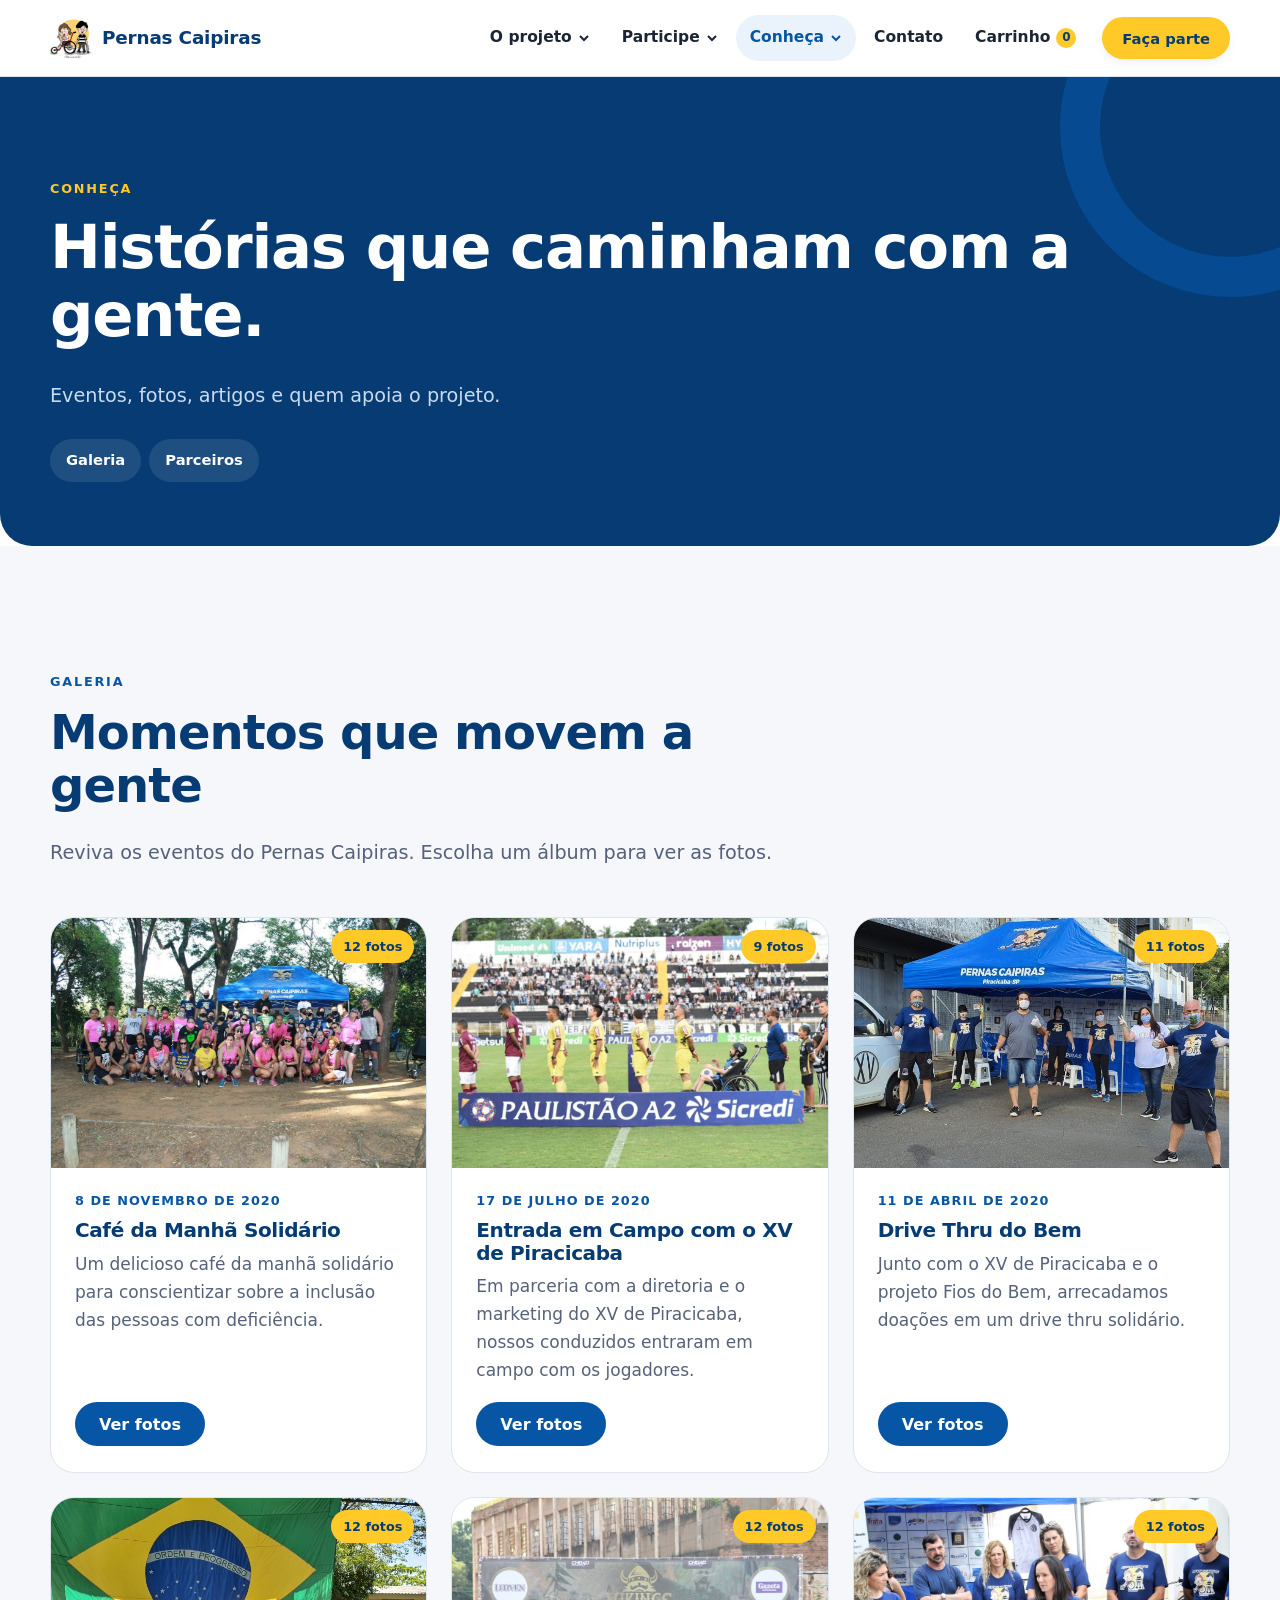
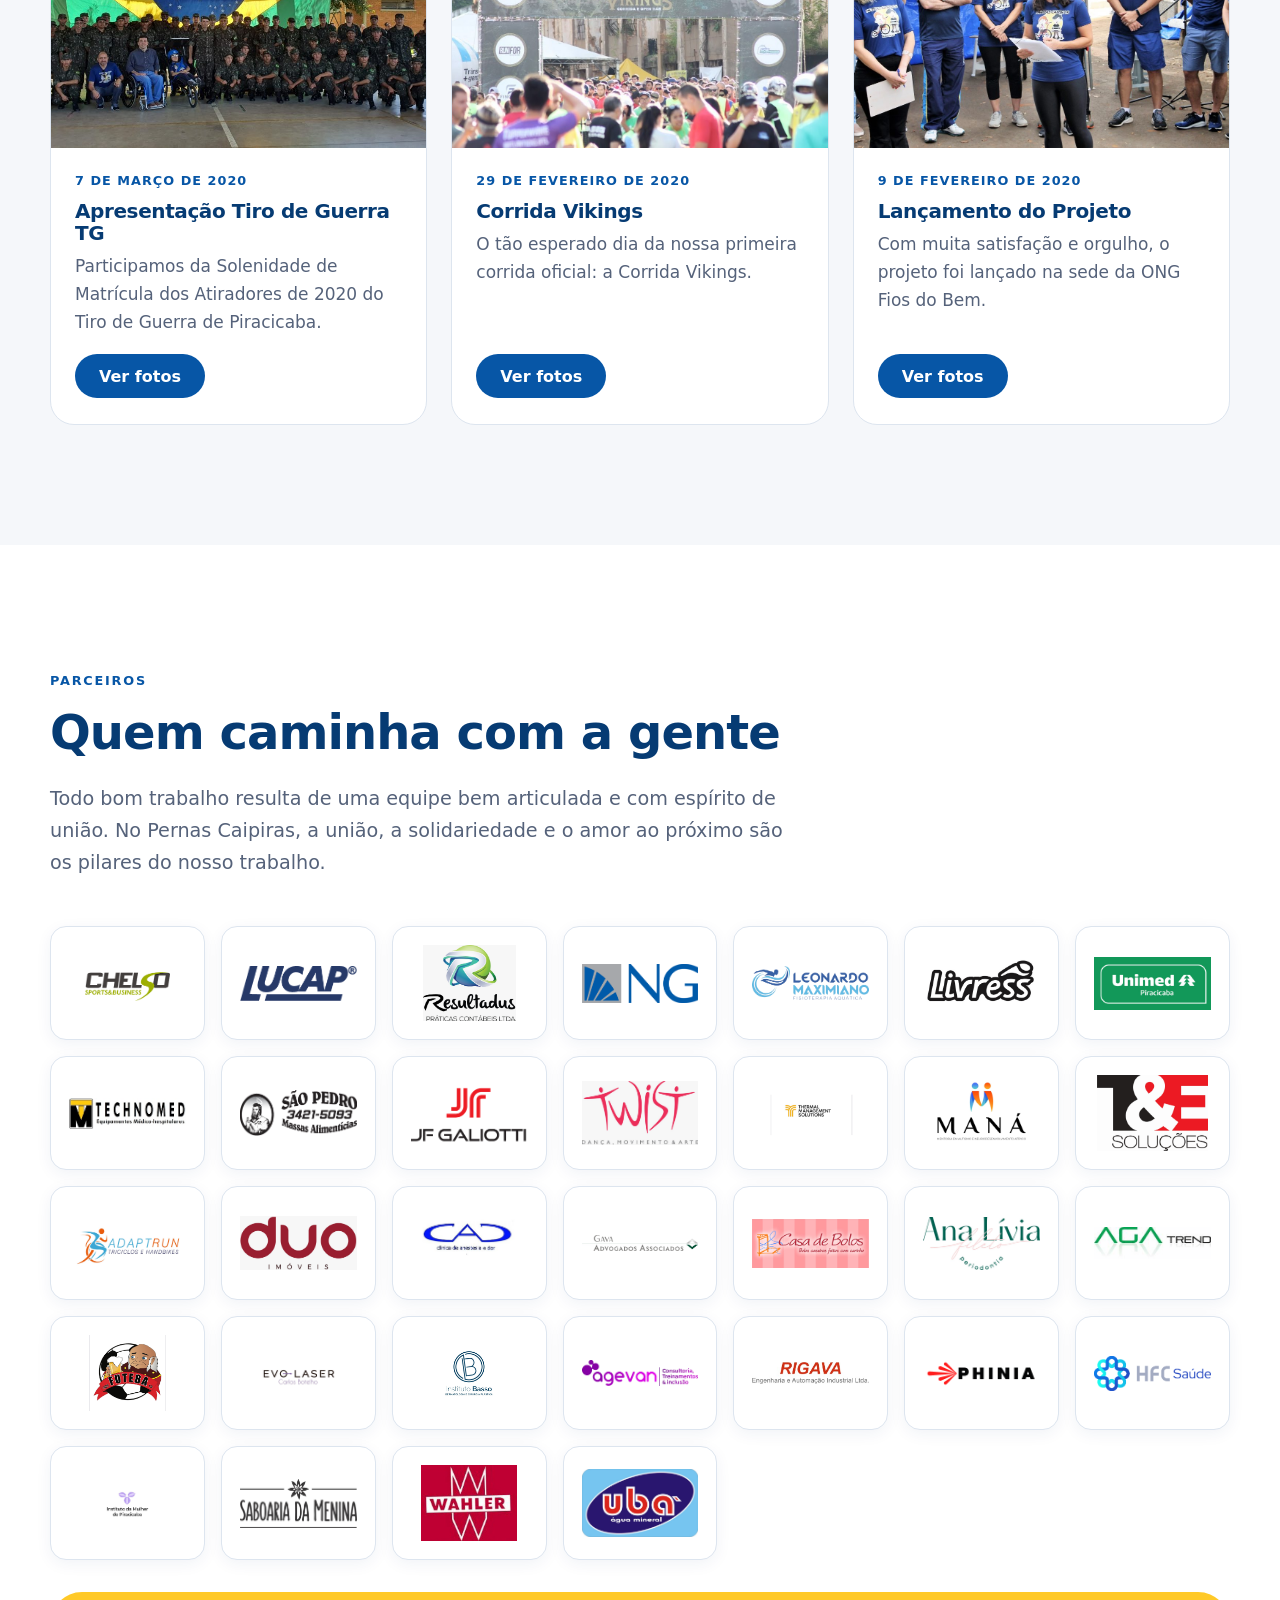
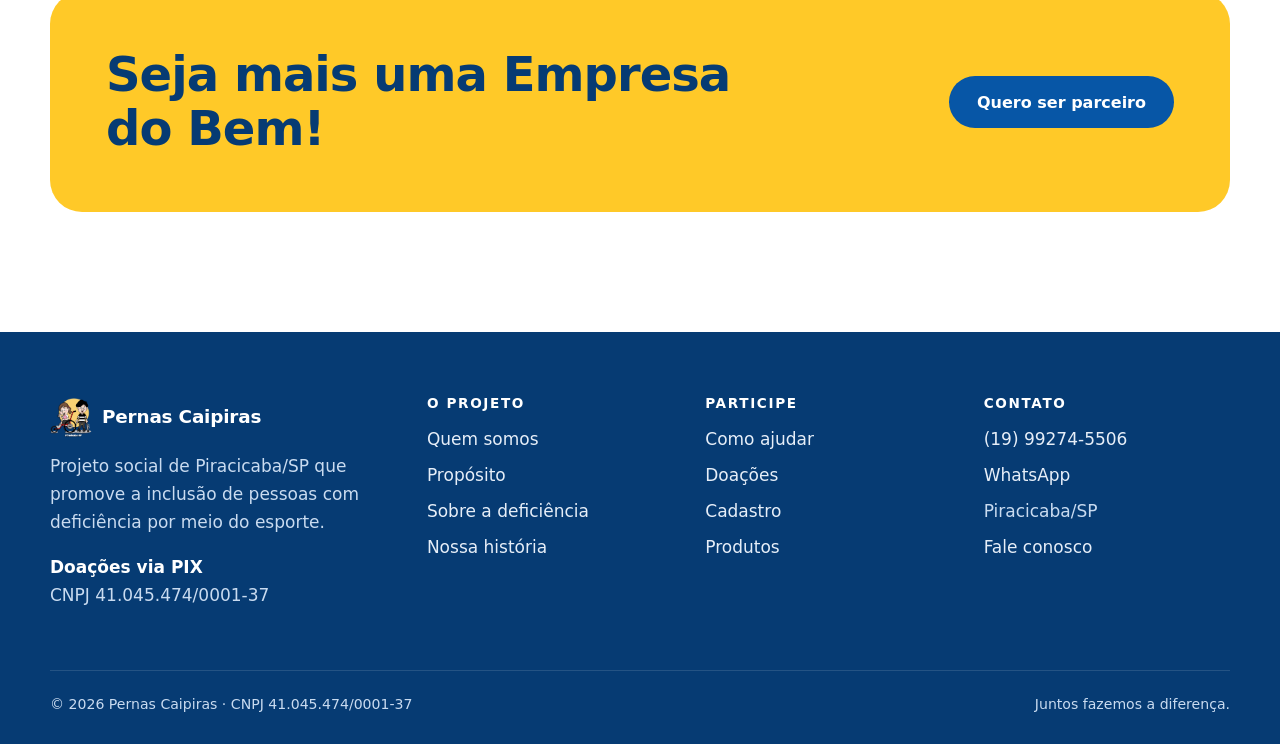
==== commit 1930ab80: "Atualização3 do site" ====
--- a/conheca.html
+++ b/conheca.html
@@ -1490,7 +1490,7 @@
               />
             </div>
             <div class="parceiro-logo">
-              <img src="assets/parceiros/gava.png" alt="Gava" loading="lazy" />
+              <img src="assets/parceiros/GAVA.png" alt="Gava" loading="lazy" />
             </div>
             <div class="parceiro-logo">
               <img src="assets/parceiros/casadebolos.png" alt="Casa de Bolos" loading="lazy" />
